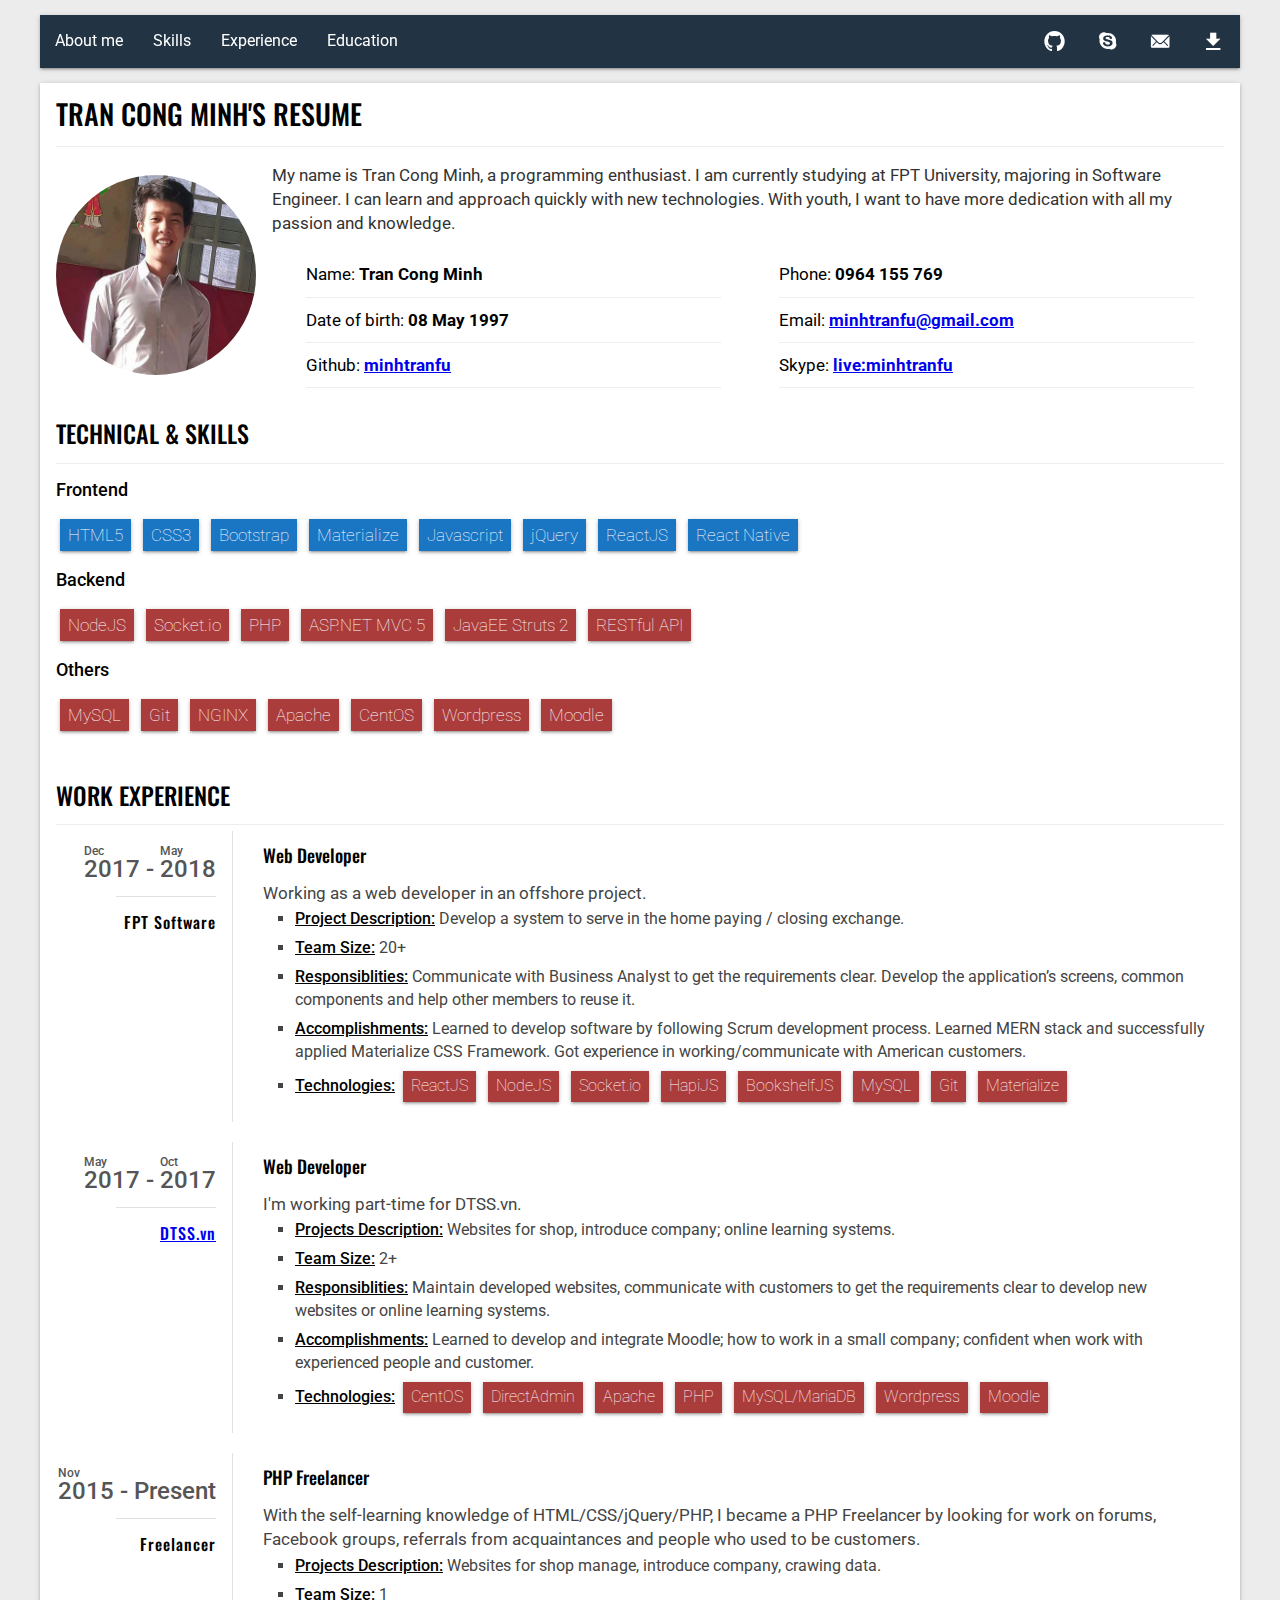
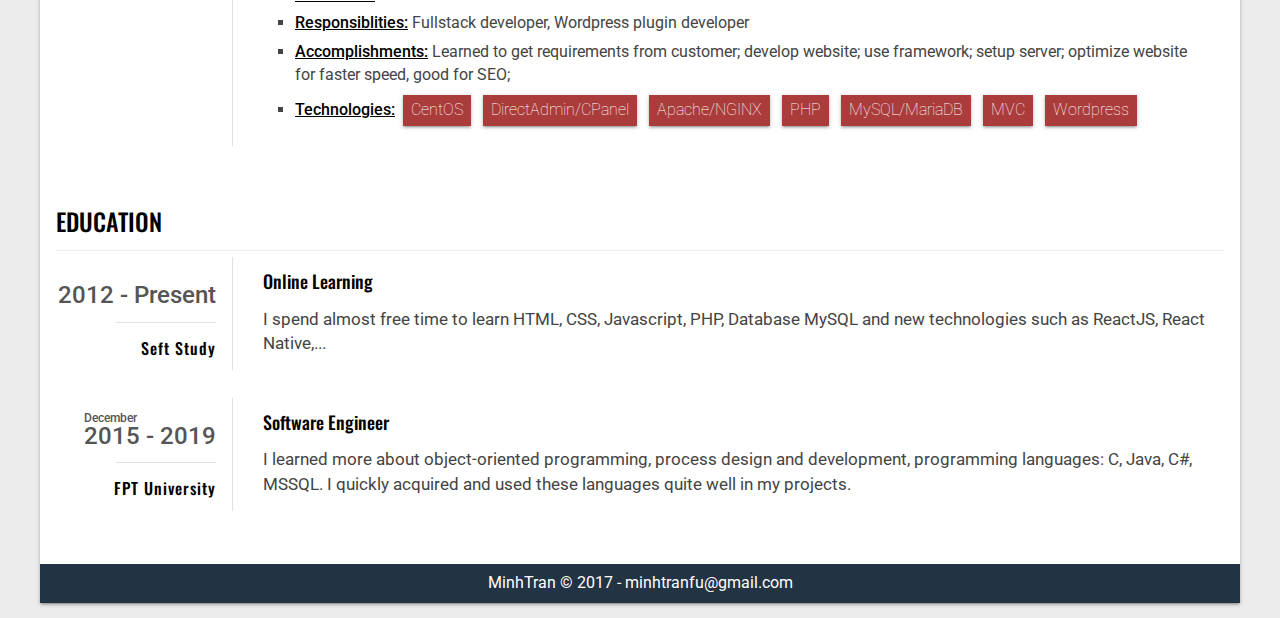
==== index.html @ 9ea3cb54 "Update skill" ====
<!doctype html>
<html lang="en" class="no-js">

<head>
    <!-- Basic Page Needs
    ================================================== -->
    <meta charset="utf-8">
    <title>Trần Công Minh Resume</title>
    <meta name="description" content="Trần Công Minh Resume">
    <meta name="keywords" content="Trần Công Minh, minhtranfu, reactjs, nodejs, react native">
    <meta name="author" content="MinhTranFU">

    <!-- Mobile Specific Metas
    ================================================== -->
    <meta name="viewport" content="width=device-width, initial-scale=1, maximum-scale=1">

    <!-- Favicons
    ================================================== -->
    <link rel="shortcut icon" href="favicon.ico">

    <!-- Google-Fonts
    ================================================== -->
    <link href='https://fonts.googleapis.com/css?family=Oswald|Roboto' rel='stylesheet' type='text/css'>

    <!-- Stylesheet
    ================================================== -->
    <link rel="stylesheet" type="text/css" href="assets/css/style.css" media="screen" />
    <link rel="stylesheet" type="text/css" href="assets/css/resposive.css" media="screen" />
    <link rel="stylesheet" type="text/css" href="assets/css/icon.css" media="screen" />
</head>


<body data-spy="scroll" data-offset="120">
    <!-- Container -->
    <div id="container" class="container">
        <nav id="float-nav" class="navbar navbar-inverse z-depth">
            <div class="container-fluid">
                <!-- Brand and toggle get grouped for better mobile display -->
                <div class="navbar-header">
                    <button type="button" class="navbar-toggle collapsed" data-toggle="collapse" data-target="#bs-example-navbar-collapse-1"
                        aria-expanded="false">
                        <span class="sr-only">Toggle navigation</span>
                        <span class="icon-bar"></span>
                        <span class="icon-bar"></span>
                        <span class="icon-bar"></span>
                    </button>
                    <a class="navbar-brand" href="#">MinhTran</a>
                </div>

                <!-- Collect the nav links, forms, and other content for toggling -->
                <div class="collapse navbar-collapse" id="bs-example-navbar-collapse-1">
                    <ul class="nav navbar-nav main-menu">
                        <li class="active">
                            <a href="#about">
                                <i class="pe-7s-id"></i> About me</a>
                        </li>
                        <li>
                            <a href="#skills">
                                <i class="pe-7s-science"></i> Skills</a>
                        </li>
                        <li>
                            <a href="#experience">
                                <i class="pe-7s-paper-plane"></i> Experience</a>
                        </li>
                        <li>
                            <a href="#education">
                                <i class="pe-7s-study"></i> Education</a>
                        </li>
                        <li class="link-icon flex-end">
                            <a href="https://github.com/minhtranfu/" title="Minh Tran on Github" target="_blank">
                                <i class="icon icon-logo-github"></i>
                            </a>
                            <a href="skype:live%3Aminhtranfu?chat" title="live:minhtranfu">
                                <i class="icon icon-logo-skype"></i>
                            </a>
                            <a href="mailto:minhtranfu@gmail.com">
                                <i class="icon icon-ios-mail"></i>
                            </a>
                            <a href="./web-developer_minhtran_cv.pdf" title="download this resume" target="_blank">
                                <i class="icon icon-md-download"></i>
                            </a>
                        </li>
                    </ul>
                </div>
                <!-- /.navbar-collapse -->
            </div>
            <!-- /.container-fluid -->
        </nav>

        <!-- content 
		================================================== -->
        <div id="content" class="z-depth">

            <!-- ====================
                 ABOUT-ME
                 ====================-->
            <section class="about section section-t wow fadeInRight animated" id="about">
                <h2 class="title">Tran Cong Minh's Resume</h3>
                    <hr/>
                    <div class="clear"></div>
                    <div class="section-2-cols">
                        <img src="assets/images/avatar.jpg" alt="Minh Tran Avatar" class="avatar">
                        <div class="content-right">
                            <p class="paragraph">My name is Tran Cong Minh, a programming enthusiast. I am currently studying at FPT University,
                                majoring in Software Engineer. I can learn and approach quickly with new technologies. With
                                youth, I want to have more dedication with all my passion and knowledge.
                            </p>
                            <ul class="list-inline">
                                <li>
                                    <span>Name:</span> Tran Cong Minh</li>
                                <li>
                                    <span>Phone:</span> 0964 155 769</li>
                                <li>
                                    <span>Date of birth:</span> 08 May 1997</li>
                                <li>
                                    <span>Email:</span>
                                    <a href="https://github.com/minhtranfu/">minhtranfu@gmail.com</a>
                                </li>
                                <li>
                                    <span>Github:</span>
                                    <a href="https://github.com/minhtranfu">minhtranfu</a>
                                </li>
                                <li>
                                    <span>Skype:</span>
                                    <a href="skype:live%3Aminhtranfu?chat">live:minhtranfu</a>
                                </li>
                            </ul>
                        </div>
                    </div>
            </section>
            <!-- End About-Us -->

            <!-- ====================
                 Skills 
                 ====================-->
            <section class="skills section section-t wow fadeInLeft animated" id="skills">
                <h3 class="title">Technical &amp; Skills</h3>
                <hr/>
                <h4>Frontend</h4>
                <div class="paragraph">
                    <span class="tag bg-info">HTML5</span>
                    <span class="tag bg-info">CSS3</span>
                    <span class="tag bg-info">Bootstrap</span>
                    <span class="tag bg-info">Materialize</span>
                    <span class="tag bg-info">Javascript</span>
                    <span class="tag bg-info">jQuery</span>
                    <span class="tag bg-info">ReactJS</span>
                    <span class="tag bg-info">React Native</span>
                </div>
                <h4>Backend</h4>
                <div class="paragraph">
                    <span class="tag">NodeJS</span>
                    <span class="tag">Socket.io</span>
                    <span class="tag">PHP</span>
                    <span class="tag">ASP.NET MVC 5</span>
                    <span class="tag">JavaEE Struts 2</span>
                    <span class="tag">RESTful API</span>
                </div>
                <h4>Others</h4>
                <div class="paragraph">
                    <span class="tag">MySQL</span>
                    <span class="tag">Git</span>
                    <span class="tag">NGINX</span>
                    <span class="tag">Apache</span>
                    <span class="tag">CentOS</span>
                    <span class="tag">Wordpress</span>
                    <span class="tag">Moodle</span>
                </div>
                <!-- End Row -->
            </section>
            <!-- End Skills -->

            <!-- ====================
                 EXPERIENCE 
                 ====================-->
            <section class="experience section section-t wow fadeInRight animated" id="experience">
                <h3 class="title">Work Experience</h3>
                <hr/>

                <!-- Experience-Item -->
                <div class="row">
                    <div class="content-left">
                        <div class="cv-section-title">
                            <h3>
                                <span>2017
                                    <small>Dec</small>
                                </span> -
                                <span>2018
                                    <small>May</small>
                                </span>
                            </h3>
                            <h4>FPT Software</h4>
                        </div>
                    </div>

                    <div class="content-right">
                        <div class="cv-item">
                            <h4>Web Developer</h4>
                            <p>Working as a web developer in an offshore project.</p>
                            <ul>
                                <li>
                                    <span>Project Description:</span>
                                    Develop a system to serve in the home paying / closing exchange.
                                </li>
                                <li>
                                    <span>Team Size:</span>
                                    20+
                                </li>
                                <li>
                                    <span>Responsiblities:</span>
                                    Communicate with Business Analyst to get the requirements clear. Develop the application’s screens, common components and help other members to reuse it.
                                </li>
                                <li>
                                    <span>Accomplishments:</span>
                                    Learned to develop software by following Scrum development process. Learned MERN stack and successfully applied Materialize
                                    CSS Framework. Got experience in working/communicate with American customers.
                                </li>
                                <li>
                                    <span>Technologies:</span>
                                    <span class="tag">ReactJS</span>
                                    <span class="tag">NodeJS</span>
                                    <span class="tag">Socket.io</span>
                                    <span class="tag">HapiJS</span>
                                    <span class="tag">BookshelfJS</span>
                                    <span class="tag">MySQL</span>
                                    <span class="tag">Git</span>
                                    <span class="tag">Materialize</span>
                                </li>
                            </ul>
                        </div>
                        <!-- end .cv-item -->
                    </div>
                </div>
                <!-- End row -->

                <!-- Experience-Item -->
                <div class="row">
                    <div class="content-left">
                        <div class="cv-section-title">
                            <h3>
                                <span>2017
                                    <small>May</small>
                                </span> -
                                <span>2017
                                    <small>Oct</small>
                                </span>
                            </h3>
                            <h4>
                                <a href="http://DTSS.vn" title="DTSS.vn">DTSS.vn</a>
                            </h4>
                        </div>
                    </div>

                    <div class="content-right">
                        <div class="cv-item">
                            <h4>Web Developer</h4>
                            <p>
                                I'm working part-time for DTSS.vn.
                            </p>
                            <ul>
                                <li>
                                    <span>Projects Description:</span>
                                    Websites for shop, introduce company; online learning systems.
                                </li>
                                <li>
                                    <span>Team Size:</span>
                                    2+
                                </li>
                                <li>
                                    <span>Responsiblities:</span>
                                    Maintain developed websites, communicate with customers to get the requirements clear to develop new websites or online learning
                                    systems.
                                </li>
                                <li>
                                    <span>Accomplishments:</span>
                                    Learned to develop and integrate Moodle; how to work in a small company; confident when work with experienced people and customer.
                                </li>
                                <li>
                                    <span>Technologies:</span>
                                    <span class="tag">CentOS</span>
                                    <span class="tag">DirectAdmin</span>
                                    <span class="tag">Apache</span>
                                    <span class="tag">PHP</span>
                                    <span class="tag">MySQL/MariaDB</span>
                                    <span class="tag">Wordpress</span>
                                    <span class="tag">Moodle</span>
                                </li>
                            </ul>
                        </div>
                        <!-- end .cv-item -->
                    </div>
                </div>
                <!-- End row -->

                <!-- Experience-Item -->
                <div class="row margin-t-40">
                    <div class="content-left">
                        <div class="cv-section-title">
                            <h3>
                                <span>2015
                                    <small>Nov</small>
                                </span> -
                                <span>Present
                                    <small></small>
                                </span>
                            </h3>
                            <h4>Freelancer</h4>
                        </div>
                    </div>
                    <div class="content-right">
                        <div class="cv-item">
                            <h4>PHP Freelancer</h4>
                            <p>
                                With the self-learning knowledge of HTML/CSS/jQuery/PHP, I became a PHP Freelancer by looking for work on forums, Facebook
                                groups, referrals from acquaintances and people who used to be customers.
                            </p>
                            <ul>
                                <li>
                                    <span>Projects Description:</span>
                                    Websites for shop manage, introduce company, crawing data.
                                </li>
                                <li>
                                    <span>Team Size:</span>
                                    1
                                </li>
                                <li>
                                    <span>Responsiblities:</span>
                                    Fullstack developer, Wordpress plugin developer
                                </li>
                                <li>
                                    <span>Accomplishments:</span>
                                    Learned to get requirements from customer; develop website; use framework; setup server; optimize website for faster speed, good for SEO;
                                </li>
                                <li>
                                    <span>Technologies:</span>
                                    <span class="tag">CentOS</span>
                                    <span class="tag">DirectAdmin/CPanel</span>
                                    <span class="tag">Apache/NGINX</span>
                                    <span class="tag">PHP</span>
                                    <span class="tag">MySQL/MariaDB</span>
                                    <span class="tag">MVC</span>
                                    <span class="tag">Wordpress</span>
                                </li>
                            </ul>
                        </div>
                        <!-- end .cv-item -->
                    </div>
                </div>
                <!-- end Row -->
            </section>
            <!-- End Experience -->

            <!-- ====================
                 EDUCATION 
                 ====================-->
            <section class="experience education section section-t wow fadeInLeft animated" id="education">
                <h3 class="title">Education</h3>
                <hr/>
                <!-- Education-Item -->
                <div class="row margin-t-40">
                    <div class="content-left">
                        <div class="cv-section-title">
                            <h3>
                                <span>2012
                                    <small></small>
                                </span> -
                                <span>Present
                                    <small></small>
                                </span>
                            </h3>
                            <h4>Seft Study</h4>
                        </div>
                    </div>
                    <div class="content-right">
                        <div class="cv-item">
                            <h4>Online Learning</h4>
                            <p>
                                I spend almost free time to learn HTML, CSS, Javascript, PHP, Database MySQL and new technologies such as ReactJS, React Native,...
                            </p>
                        </div>
                        <!-- end .cv-item -->
                    </div>
                </div>
                <!-- End Row -->

                <!-- Education-Item -->
                <div class="row">
                    <div class="content-left">
                        <div class="cv-section-title">
                            <h3>
                                <span>2015
                                    <small>December</small>
                                </span> -
                                <span>2019
                                    <small></small>
                                </span>
                            </h3>
                            <h4>FPT University</h4>
                        </div>
                    </div>
                    <div class="content-right">
                        <div class="cv-item">
                            <h4>Software Engineer</h4>
                            <p>
                                I learned more about object-oriented programming, process design and development, programming languages: C, Java, C#, MSSQL.
                                I quickly acquired and used these languages quite well in my projects.
                            </p>
                        </div>
                        <!-- end .cv-item -->
                    </div>
                </div>
                <!-- End Row -->

            </section>
            <!-- End Education -->

            <!-- ====================
                 FOOTER
                 ====================-->
            <footer class="footer">
                <p class="copyright">MinhTran &copy; 2017 - minhtranfu@gmail.com</p>
            </footer>
            <!-- End Footer -->


        </div>
        <!-- End content -->
    </div>
    <!-- End Container -->

    <!-- Scroll top -->
    <a href="#" class="back-to-top">
        <i class="pe-7s-angle-up"></i>
    </a>

    <!-- end Style switcher -->
    <!-- Javascript -->

</body>

</html>
---- assets/css/style.css ----
html, body, div, span, object, iframe,
h1, h2, h3, h4, h5, h6, p, blockquote, pre,
abbr, address, cite, code,
del, dfn, em, img, ins, kbd, q, samp,
small, strong, sub, sup, var,
b, i,
dl, dt, dd, ol, ul, li,
fieldset, form, label, legend,
table, caption, tbody, tfoot, thead, tr, th, td,
article, aside, canvas, details, figcaption, figure, 
footer, header, hgroup, menu, nav, section, summary,
time, mark, audio, video {
    margin:0;
    padding:0;
    border:0;
    outline:0;
    font-size:100%;
    vertical-align:baseline;
    background:transparent;
}

body {
    line-height: 1.42857143;
    background: #ececec;
    font-family: 'Roboto', sans-serif;
}

article,aside,details,figcaption,figure,
footer,header,hgroup,menu,nav,section { 
	display:block;
}

nav ul {
    list-style:none;
}

h1, h2, h3, h4, h5, h6 {
    font-family: inherit;
    font-weight: 500;
    line-height: 1.1;
    color: inherit;
}
h2 {
    font-size: 28px;
}
h3 {
    font-size: 24px;
}
h4 {
    font-size: 18px;
}
blockquote, q {
    quotes:none;
}

blockquote:before, blockquote:after,
q:before, q:after {
    content:'';
    content:none;
}

a {
    margin:0;
    padding:0;
    font-size:100%;
    vertical-align:baseline;
    background:transparent;
}

/* change colours to suit your needs */
ins {
    background-color:#ff9;
    color:#000;
    text-decoration:none;
}

/* change colours to suit your needs */
mark {
    background-color:#ff9;
    color:#000; 
    font-style:italic;
    font-weight:bold;
}

del {
    text-decoration: line-through;
}

abbr[title], dfn[title] {
    border-bottom:1px dotted;
    cursor:help;
}

table {
    border-collapse:collapse;
    border-spacing:0;
}

/* change border colour to suit your needs */
hr {
    margin: 1em 0;
    border: 0;
    border-top: 1px solid #eee;
}

input, select {
    vertical-align:middle;
}

/* NAVBAR */
.collapse.navbar-collapse {
    display: none;
}

.navbar-nav .link-icon a {
    padding: 10px 15px;
}

.navbar-nav .link-icon .icon {
    font-size: 23px;
}

.flex-end {
    flex: 1;
    justify-content: flex-end;
}

.navbar {
    background: #234;
    position: sticky;
    top: 0;
    z-index: 999;
}

ul.navbar-nav {
    list-style: none;
    display: flex;
    flex-direction: row;
}

ul.navbar-nav li {
    display: flex;
}

.navbar-header {
    display: none;
}

ul.navbar-nav li a {
    padding: 15px;
    color: #fff;
    text-decoration: none;
}

ul.navbar-nav li a:hover {
    background: #e44242;
}

/* Main */
.container {
    max-width: 100%;
    margin: auto;
}
#content {
    background: #fff;
    margin-top: 15px;
}
.section {
    padding: 1em;
}
.paragraph {
    margin: 1em 0;
    font-size: 17px;
    color: #333;
}

.title {
    font-family: 'Oswald', sans-serif;
    text-transform: uppercase;
}

#content ul {
    margin-left:  2em;
}

.section-2-cols {
    display: flex;
    flex-direction: column;
}
.content-right {
    padding: 0 1em;
}

.content-right .paragraph {
    margin-top: 0;
}

.avatar {
    height: 200px;
    width: auto;
    max-width: 100%;
    border-radius: 100%;
    margin: auto;
}

.list-inline li {
    list-style: none;
    border-bottom:  1px solid #eee;
    padding: 10px 0;
    display: inline-block;
    width: 46%;
    margin-right: 6%;
    font-weight: bold;
}
.list-inline li span {
    font-weight: normal;
}
ul li:nth-child(2n) {
    margin-right: 0%;
}

/* CV item */
.row {
    display: flex;
    margin-bottom: 30px;
}
.cv-item p, .paragraph, .list-inline {
    font-size: 17px;
}
.cv-item p {
    color: #444;
}

.cv-section-title {
    padding: 15px 0;
    font-size: 12px;
    text-align: right;
    display: inline-block;
}
.cv-section-title h3 {
    position: relative;
    padding-bottom: 14px;
    font-family: 'Roboto', sans-serif;
    color: #555;
    min-width: 160px;
}
.cv-section-title h3 span small {
    position: absolute;
    top: -10px;
    left: 0;
    font-size: 12px;
}
.cv-section-title h3 span {
    position: relative;
}
.cv-section-title h3:after {
    position: absolute;
    bottom: 0;
    right: 0;
    width: 100px;
    border-bottom: 1px solid #e1e1e1;
    content: "";
}
.cv-section-title h4 {
    letter-spacing: 1px;
    font-size: 16px;
    padding-top: 10px;
    line-height: 30px;
    font-family: 'Oswald', sans-serif;
}
.cv-item {
    padding: 15px 0 15px 30px;
    border-left: 1px solid #e1e1e1;
    margin-top: -10px;
}
.cv-item h4 {
    font-family: 'Oswald', sans-serif;
    padding-bottom: 15px;
}
.cv-item ul li {
    padding: 3px 0;
    list-style-type: square;
    color: #444;
}
.cv-item ul li span:first-child {
    text-decoration: underline;
    font-weight: 500;
    color: #000;
}

span.tag {
    padding: 4px 8px;
    margin: 2px 4px;
    background: #ab3c3c;
    color: #fff;
    display: inline-block;
    font-weight: lighter;
}

.z-depth,
span.tag {
    box-shadow: 0 2px 2px 0 rgba(0,0,0,0.14), 0 3px 1px -2px rgba(0,0,0,0.12), 0 1px 5px 0 rgba(0,0,0,0.2);
}

.z-depth:hover,
span.tag:hover {
    box-shadow: 0 3px 3px 0 rgba(0,0,0,0.14), 0 1px 7px 0 rgba(0,0,0,0.12), 0 3px 1px -1px rgba(0,0,0,0.2);
}

.bg-info {
    background: #1a75c3 !important;
}

.footer {
    background: #234;
    color: #fff;
    text-align: center;
    padding: 8px;
}
---- assets/css/resposive.css ----
@media only screen and (max-width: 767px) {
    #content {
        margin-top: 0;
    }
    #content ul.list-inline {
        margin-left: 0;
    }
    .list-inline li {
        width: 100%;
    }
    .row {
        flex-direction: column;
    }
    .cv-section-title h3,
    .cv-section-title h4 {
        text-align: left;
    }
    .cv-section-title h3:after {
        right: unset;
        left: 0;
    }
}

@media only screen and (min-width: 768px) {
    .section-2-cols {
        flex-direction: row;
    }
} 

/* Large devices (laptops/desktops, 992px and up) */
@media only screen and (min-width: 992px) {
    .collapse.navbar-collapse {
        display: block;
    }
}

/* Extra large devices (large laptops and desktops, 1200px and up) */
@media only screen and (min-width: 1200px) {
    .container {
        max-width: 1200px;
        padding: 15px;
    }
}
---- assets/css/icon.css ----
@font-face {
  font-family: 'icomoon';
  src:  url('../fonts/icomoon.eot?84o0p8');
  src:  url('../fonts/icomoon.eot?84o0p8#iefix') format('embedded-opentype'),
    url('../fonts/icomoon.ttf?84o0p8') format('truetype'),
    url('../fonts/icomoon.woff?84o0p8') format('woff'),
    url('../fonts/icomoon.svg?84o0p8#icomoon') format('svg');
  font-weight: normal;
  font-style: normal;
}

[class^="icon-"], [class*=" icon-"] {
  /* use !important to prevent issues with browser extensions that change fonts */
  font-family: 'icomoon' !important;
  font-style: normal;
  font-weight: normal;
  font-variant: normal;
  text-transform: none;

  /* Better Font Rendering =========== */
  -webkit-font-smoothing: antialiased;
  -moz-osx-font-smoothing: grayscale;
}

.icon-menu:before {
  content: "\e906";
}
.icon-logo-facebook:before {
  content: "\e900";
}
.icon-logo-github:before {
  content: "\e901";
}
.icon-logo-linkedin:before {
  content: "\e902";
}
.icon-logo-skype:before {
  content: "\e903";
}
.icon-md-download:before {
  content: "\e904";
}
.icon-ios-mail:before {
  content: "\e905";
}
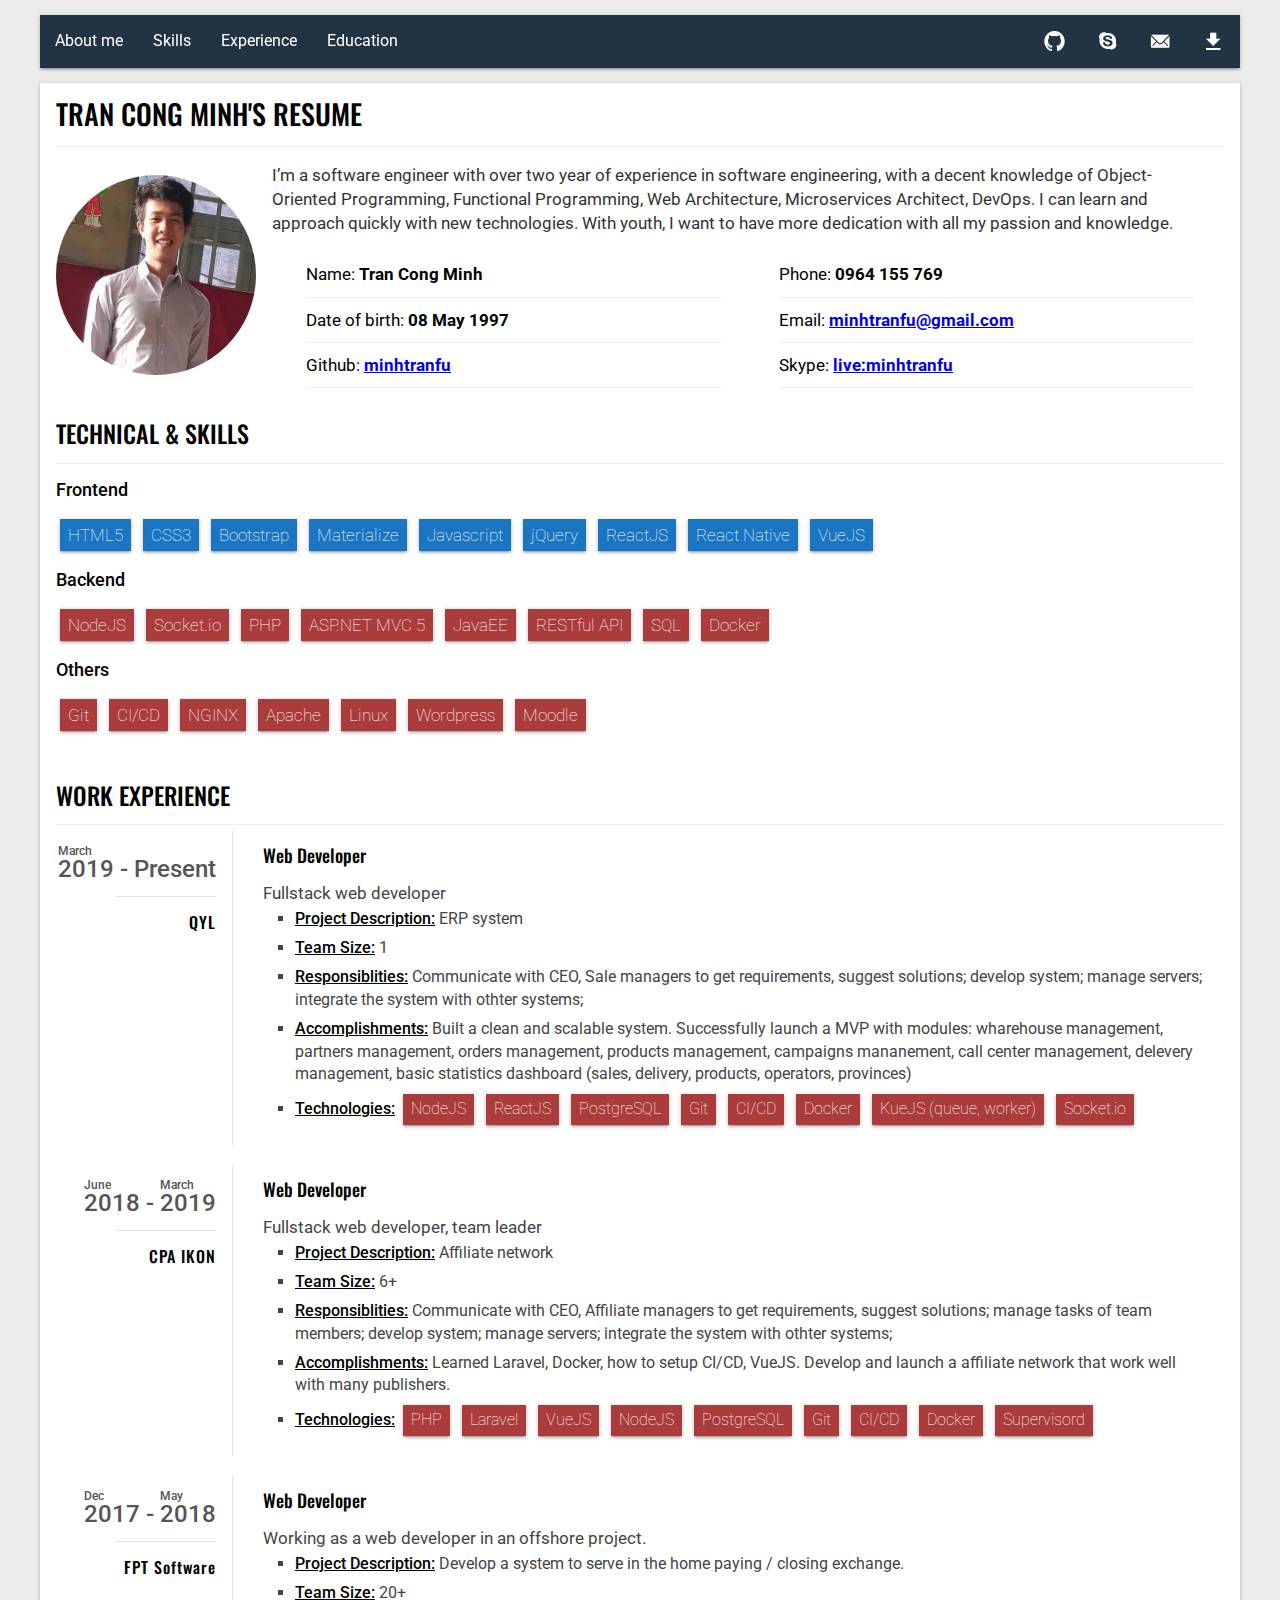
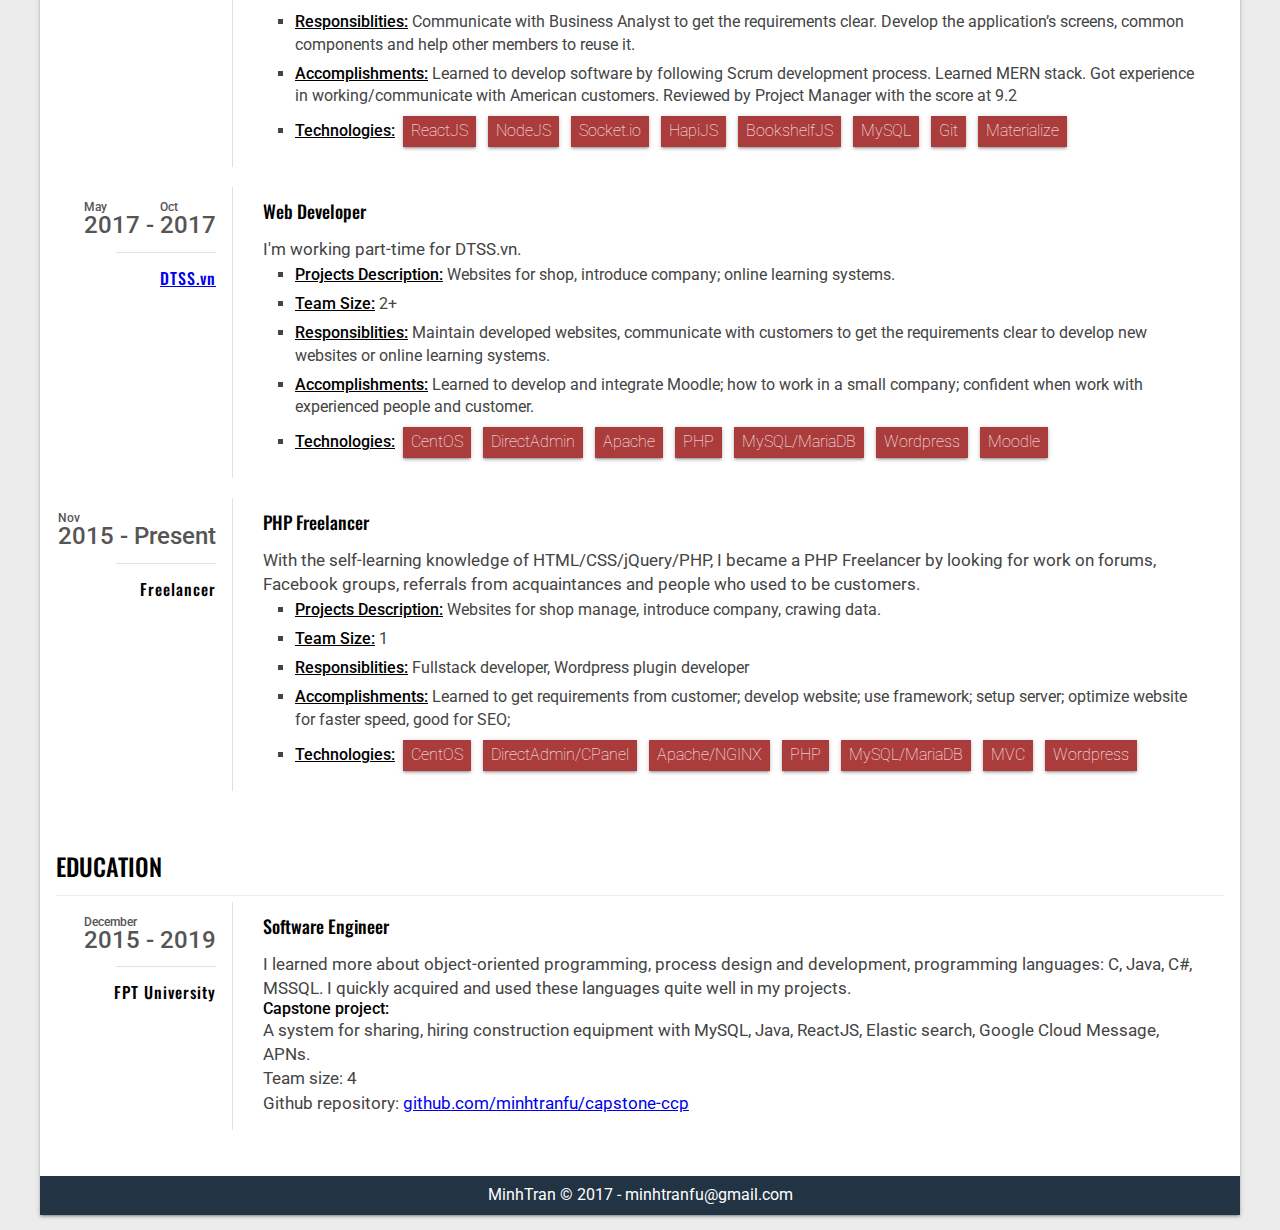
==== commit 16325be3: "Update new detail" ====
--- a/index.html
+++ b/index.html
@@ -101,8 +101,7 @@
                     <div class="section-2-cols">
                         <img src="assets/images/avatar.jpg" alt="Minh Tran Avatar" class="avatar">
                         <div class="content-right">
-                            <p class="paragraph">My name is Tran Cong Minh, a programming enthusiast. I am currently studying at FPT University,
-                                majoring in Software Engineer. I can learn and approach quickly with new technologies. With
+                            <p class="paragraph">I’m a software engineer with over two year of experience in software engineering, with a decent knowledge of Object-Oriented Programming, Functional Programming, Web Architecture, Microservices Architect, DevOps. I can learn and approach quickly with new technologies. With
                                 youth, I want to have more dedication with all my passion and knowledge.
                             </p>
                             <ul class="list-inline">
@@ -146,6 +145,7 @@
                     <span class="tag bg-info">jQuery</span>
                     <span class="tag bg-info">ReactJS</span>
                     <span class="tag bg-info">React Native</span>
+                    <span class="tag bg-info">VueJS</span>
                 </div>
                 <h4>Backend</h4>
                 <div class="paragraph">
@@ -153,16 +153,18 @@
                     <span class="tag">Socket.io</span>
                     <span class="tag">PHP</span>
                     <span class="tag">ASP.NET MVC 5</span>
-                    <span class="tag">JavaEE Struts 2</span>
+                    <span class="tag">JavaEE</span>
                     <span class="tag">RESTful API</span>
+                    <span class="tag">SQL</span>
+                    <span class="tag">Docker</span>
                 </div>
                 <h4>Others</h4>
                 <div class="paragraph">
-                    <span class="tag">MySQL</span>
                     <span class="tag">Git</span>
+                    <span class="tag">CI/CD</span>
                     <span class="tag">NGINX</span>
                     <span class="tag">Apache</span>
-                    <span class="tag">CentOS</span>
+                    <span class="tag">Linux</span>
                     <span class="tag">Wordpress</span>
                     <span class="tag">Moodle</span>
                 </div>
@@ -176,6 +178,116 @@
             <section class="experience section section-t wow fadeInRight animated" id="experience">
                 <h3 class="title">Work Experience</h3>
                 <hr/>
+
+                <!-- Experience-Item -->
+                <div class="row">
+                    <div class="content-left">
+                        <div class="cv-section-title">
+                            <h3>
+                                <span>2019
+                                    <small>March</small>
+                                </span> -
+                                <span>Present
+                                </span>
+                            </h3>
+                            <h4>QYL</h4>
+                        </div>
+                    </div>
+
+                    <div class="content-right">
+                        <div class="cv-item">
+                            <h4>Web Developer</h4>
+                            <p>Fullstack web developer</p>
+                            <ul>
+                                <li>
+                                    <span>Project Description:</span>
+                                    ERP system
+                                </li>
+                                <li>
+                                    <span>Team Size:</span>
+                                    1
+                                </li>
+                                <li>
+                                    <span>Responsiblities:</span>
+                                    Communicate with CEO, Sale managers to get requirements, suggest solutions; develop system; manage servers; integrate the system with othter systems;
+                                </li>
+                                <li>
+                                    <span>Accomplishments:</span>
+                                    Built a clean and scalable system. Successfully launch a MVP with modules: wharehouse management, partners management, orders management, products management, campaigns mananement, call center management, delevery management, basic statistics dashboard (sales, delivery, products, operators, provinces)
+                                </li>
+                                <li>
+                                    <span>Technologies:</span>
+                                    <span class="tag">NodeJS</span>
+                                    <span class="tag">ReactJS</span>
+                                    <span class="tag">PostgreSQL</span>
+                                    <span class="tag">Git</span>
+                                    <span class="tag">CI/CD</span>
+                                    <span class="tag">Docker</span>
+                                    <span class="tag">KueJS (queue, worker)</span>
+                                    <span class="tag">Socket.io</span>
+                                </li>
+                            </ul>
+                        </div>
+                        <!-- end .cv-item -->
+                    </div>
+                </div>
+                <!-- End row -->
+
+                <!-- Experience-Item -->
+                <div class="row">
+                    <div class="content-left">
+                        <div class="cv-section-title">
+                            <h3>
+                                <span>2018
+                                    <small>June</small>
+                                </span> -
+                                <span>2019
+                                    <small>March</small>
+                                </span>
+                            </h3>
+                            <h4>CPA IKON</h4>
+                        </div>
+                    </div>
+
+                    <div class="content-right">
+                        <div class="cv-item">
+                            <h4>Web Developer</h4>
+                            <p>Fullstack web developer, team leader</p>
+                            <ul>
+                                <li>
+                                    <span>Project Description:</span>
+                                    Affiliate network
+                                </li>
+                                <li>
+                                    <span>Team Size:</span>
+                                    6+
+                                </li>
+                                <li>
+                                    <span>Responsiblities:</span>
+                                    Communicate with CEO, Affiliate managers to get requirements, suggest solutions; manage tasks of team members; develop system; manage servers; integrate the system with othter systems;
+                                </li>
+                                <li>
+                                    <span>Accomplishments:</span>
+                                    Learned Laravel, Docker, how to setup CI/CD, VueJS. Develop and launch a affiliate network that work well with many publishers.
+                                </li>
+                                <li>
+                                    <span>Technologies:</span>
+                                    <span class="tag">PHP</span>
+                                    <span class="tag">Laravel</span>
+                                    <span class="tag">VueJS</span>
+                                    <span class="tag">NodeJS</span>
+                                    <span class="tag">PostgreSQL</span>
+                                    <span class="tag">Git</span>
+                                    <span class="tag">CI/CD</span>
+                                    <span class="tag">Docker</span>
+                                    <span class="tag">Supervisord</span>
+                                </li>
+                            </ul>
+                        </div>
+                        <!-- end .cv-item -->
+                    </div>
+                </div>
+                <!-- End row -->
 
                 <!-- Experience-Item -->
                 <div class="row">
@@ -212,8 +324,7 @@
                                 </li>
                                 <li>
                                     <span>Accomplishments:</span>
-                                    Learned to develop software by following Scrum development process. Learned MERN stack and successfully applied Materialize
-                                    CSS Framework. Got experience in working/communicate with American customers.
+                                    Learned to develop software by following Scrum development process. Learned MERN stack. Got experience in working/communicate with American customers. Reviewed by Project Manager with the score at 9.2
                                 </li>
                                 <li>
                                     <span>Technologies:</span>
@@ -356,32 +467,6 @@
             <section class="experience education section section-t wow fadeInLeft animated" id="education">
                 <h3 class="title">Education</h3>
                 <hr/>
-                <!-- Education-Item -->
-                <div class="row margin-t-40">
-                    <div class="content-left">
-                        <div class="cv-section-title">
-                            <h3>
-                                <span>2012
-                                    <small></small>
-                                </span> -
-                                <span>Present
-                                    <small></small>
-                                </span>
-                            </h3>
-                            <h4>Seft Study</h4>
-                        </div>
-                    </div>
-                    <div class="content-right">
-                        <div class="cv-item">
-                            <h4>Online Learning</h4>
-                            <p>
-                                I spend almost free time to learn HTML, CSS, Javascript, PHP, Database MySQL and new technologies such as ReactJS, React Native,...
-                            </p>
-                        </div>
-                        <!-- end .cv-item -->
-                    </div>
-                </div>
-                <!-- End Row -->
 
                 <!-- Education-Item -->
                 <div class="row">
@@ -405,6 +490,12 @@
                                 I learned more about object-oriented programming, process design and development, programming languages: C, Java, C#, MSSQL.
                                 I quickly acquired and used these languages quite well in my projects.
                             </p>
+                            <h5>Capstone project:</h5>
+                            <p>
+                                A system for sharing, hiring construction equipment with MySQL, Java, ReactJS, Elastic search, Google Cloud Message, APNs.
+                            </p>
+                            <p>Team size: 4</p>
+                            <p>Github repository: <a target="_blank" href="https://github.com/minhtranfu/capstone-ccp/tree/master/client-web">github.com/minhtranfu/capstone-ccp</a></p>
                         </div>
                         <!-- end .cv-item -->
                     </div>
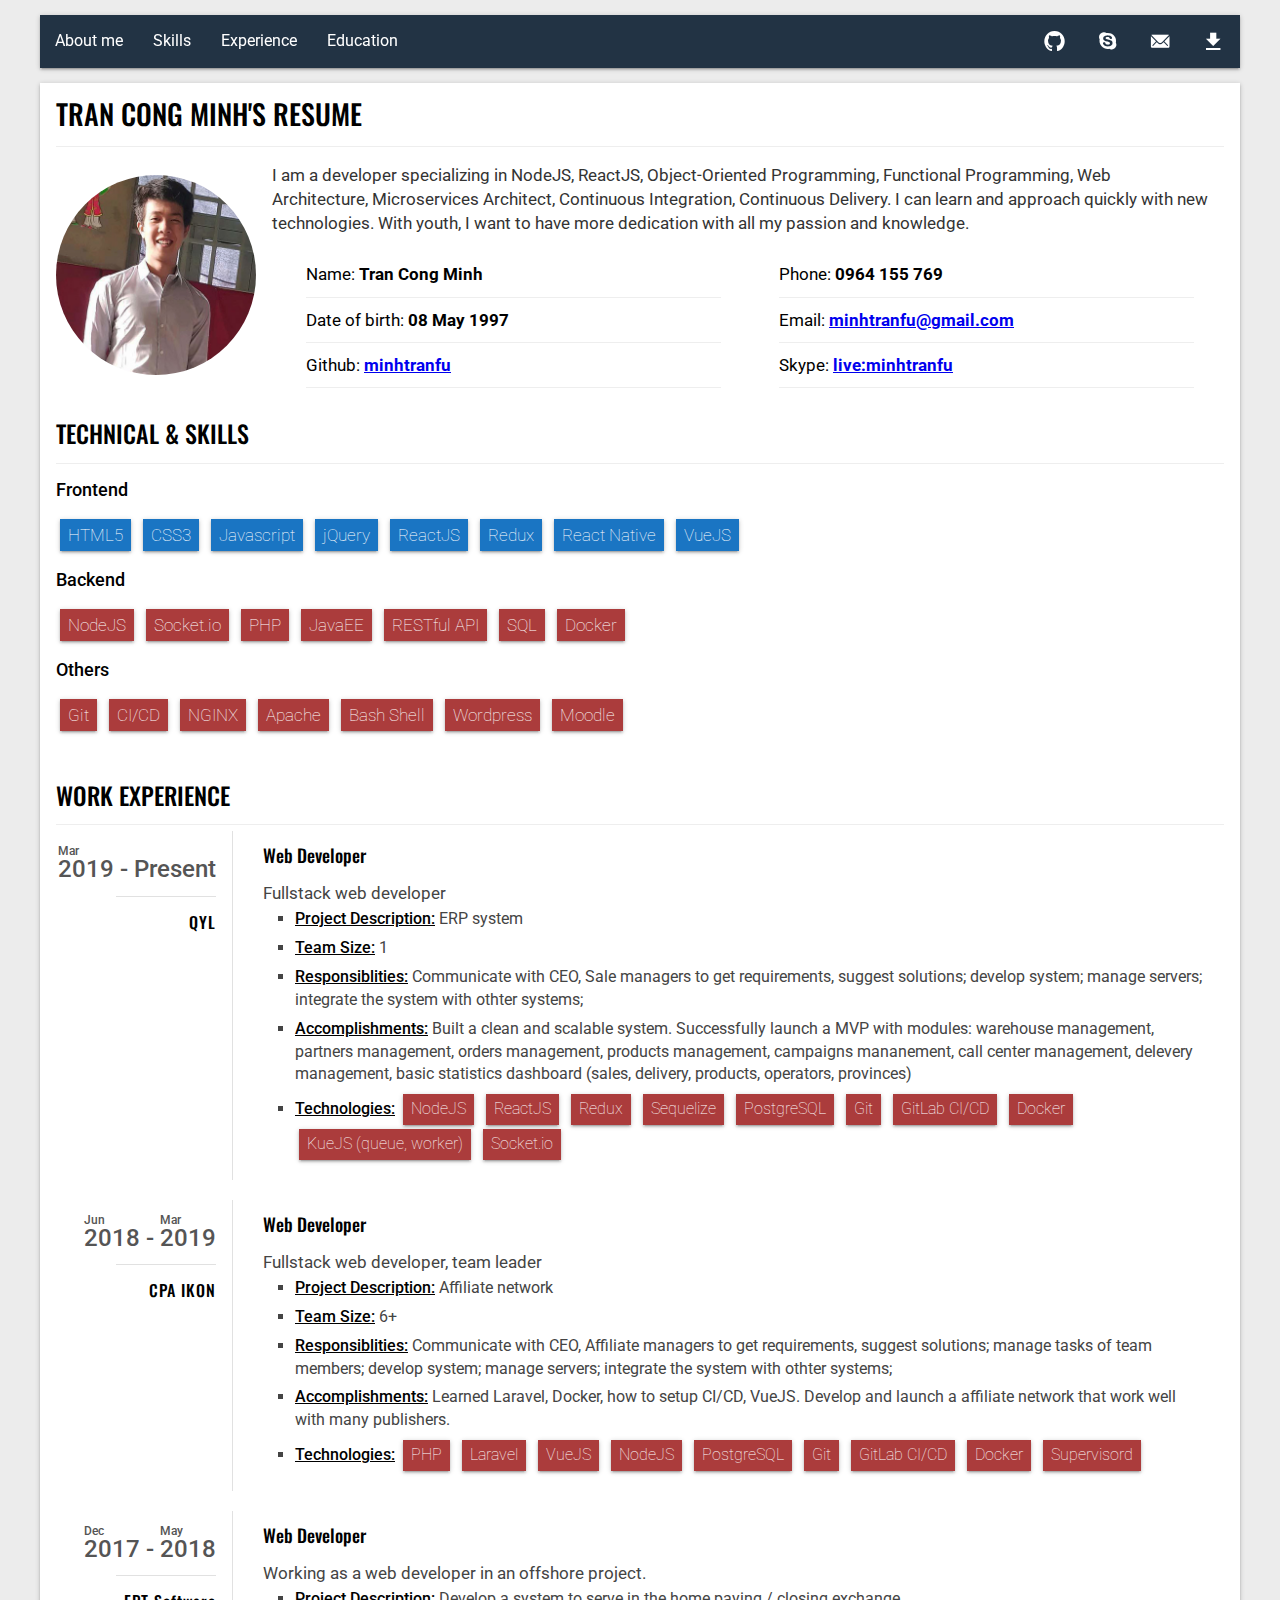
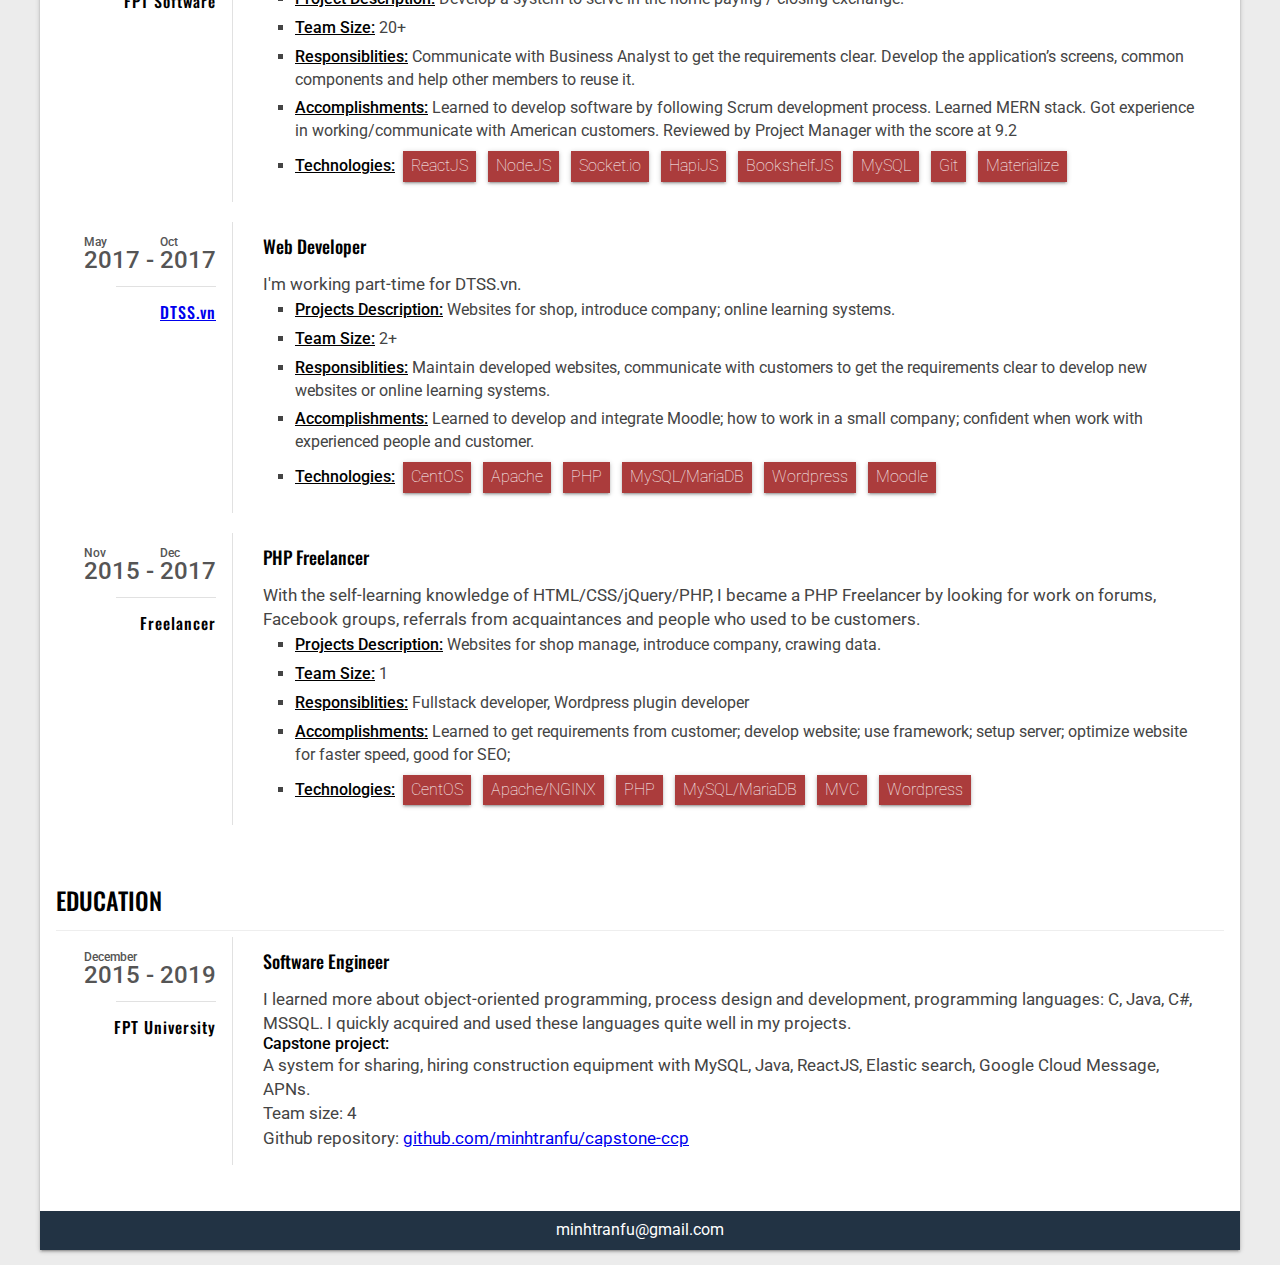
==== commit 6d980ca2: "Update, fix incorrect word pharse" ====
--- a/index.html
+++ b/index.html
@@ -101,8 +101,7 @@
                     <div class="section-2-cols">
                         <img src="assets/images/avatar.jpg" alt="Minh Tran Avatar" class="avatar">
                         <div class="content-right">
-                            <p class="paragraph">I’m a software engineer with over two year of experience in software engineering, with a decent knowledge of Object-Oriented Programming, Functional Programming, Web Architecture, Microservices Architect, DevOps. I can learn and approach quickly with new technologies. With
-                                youth, I want to have more dedication with all my passion and knowledge.
+                            <p class="paragraph">I am a developer specializing in NodeJS, ReactJS, Object-Oriented Programming, Functional Programming, Web Architecture, Microservices Architect, Continuous Integration, Continuous Delivery. I can learn and approach quickly with new technologies. With youth, I want to have more dedication with all my passion and knowledge.
                             </p>
                             <ul class="list-inline">
                                 <li>
@@ -139,11 +138,10 @@
                 <div class="paragraph">
                     <span class="tag bg-info">HTML5</span>
                     <span class="tag bg-info">CSS3</span>
-                    <span class="tag bg-info">Bootstrap</span>
-                    <span class="tag bg-info">Materialize</span>
                     <span class="tag bg-info">Javascript</span>
                     <span class="tag bg-info">jQuery</span>
                     <span class="tag bg-info">ReactJS</span>
+                    <span class="tag bg-info">Redux</span>
                     <span class="tag bg-info">React Native</span>
                     <span class="tag bg-info">VueJS</span>
                 </div>
@@ -152,7 +150,6 @@
                     <span class="tag">NodeJS</span>
                     <span class="tag">Socket.io</span>
                     <span class="tag">PHP</span>
-                    <span class="tag">ASP.NET MVC 5</span>
                     <span class="tag">JavaEE</span>
                     <span class="tag">RESTful API</span>
                     <span class="tag">SQL</span>
@@ -164,7 +161,7 @@
                     <span class="tag">CI/CD</span>
                     <span class="tag">NGINX</span>
                     <span class="tag">Apache</span>
-                    <span class="tag">Linux</span>
+                    <span class="tag">Bash Shell</span>
                     <span class="tag">Wordpress</span>
                     <span class="tag">Moodle</span>
                 </div>
@@ -185,7 +182,7 @@
                         <div class="cv-section-title">
                             <h3>
                                 <span>2019
-                                    <small>March</small>
+                                    <small>Mar</small>
                                 </span> -
                                 <span>Present
                                 </span>
@@ -213,15 +210,17 @@
                                 </li>
                                 <li>
                                     <span>Accomplishments:</span>
-                                    Built a clean and scalable system. Successfully launch a MVP with modules: wharehouse management, partners management, orders management, products management, campaigns mananement, call center management, delevery management, basic statistics dashboard (sales, delivery, products, operators, provinces)
+                                    Built a clean and scalable system. Successfully launch a MVP with modules: warehouse management, partners management, orders management, products management, campaigns mananement, call center management, delevery management, basic statistics dashboard (sales, delivery, products, operators, provinces)
                                 </li>
                                 <li>
                                     <span>Technologies:</span>
                                     <span class="tag">NodeJS</span>
                                     <span class="tag">ReactJS</span>
+                                    <span class="tag">Redux</span>
+                                    <span class="tag">Sequelize</span>
                                     <span class="tag">PostgreSQL</span>
                                     <span class="tag">Git</span>
-                                    <span class="tag">CI/CD</span>
+                                    <span class="tag">GitLab CI/CD</span>
                                     <span class="tag">Docker</span>
                                     <span class="tag">KueJS (queue, worker)</span>
                                     <span class="tag">Socket.io</span>
@@ -239,10 +238,10 @@
                         <div class="cv-section-title">
                             <h3>
                                 <span>2018
-                                    <small>June</small>
+                                    <small>Jun</small>
                                 </span> -
                                 <span>2019
-                                    <small>March</small>
+                                    <small>Mar</small>
                                 </span>
                             </h3>
                             <h4>CPA IKON</h4>
@@ -278,7 +277,7 @@
                                     <span class="tag">NodeJS</span>
                                     <span class="tag">PostgreSQL</span>
                                     <span class="tag">Git</span>
-                                    <span class="tag">CI/CD</span>
+                                    <span class="tag">GitLab CI/CD</span>
                                     <span class="tag">Docker</span>
                                     <span class="tag">Supervisord</span>
                                 </li>
@@ -389,7 +388,6 @@
                                 <li>
                                     <span>Technologies:</span>
                                     <span class="tag">CentOS</span>
-                                    <span class="tag">DirectAdmin</span>
                                     <span class="tag">Apache</span>
                                     <span class="tag">PHP</span>
                                     <span class="tag">MySQL/MariaDB</span>
@@ -411,8 +409,8 @@
                                 <span>2015
                                     <small>Nov</small>
                                 </span> -
-                                <span>Present
-                                    <small></small>
+                                <span>2017
+                                    <small>Dec</small>
                                 </span>
                             </h3>
                             <h4>Freelancer</h4>
@@ -445,7 +443,6 @@
                                 <li>
                                     <span>Technologies:</span>
                                     <span class="tag">CentOS</span>
-                                    <span class="tag">DirectAdmin/CPanel</span>
                                     <span class="tag">Apache/NGINX</span>
                                     <span class="tag">PHP</span>
                                     <span class="tag">MySQL/MariaDB</span>
@@ -509,7 +506,7 @@
                  FOOTER
                  ====================-->
             <footer class="footer">
-                <p class="copyright">MinhTran &copy; 2017 - minhtranfu@gmail.com</p>
+                <p class="copyright">minhtranfu@gmail.com</p>
             </footer>
             <!-- End Footer -->
 
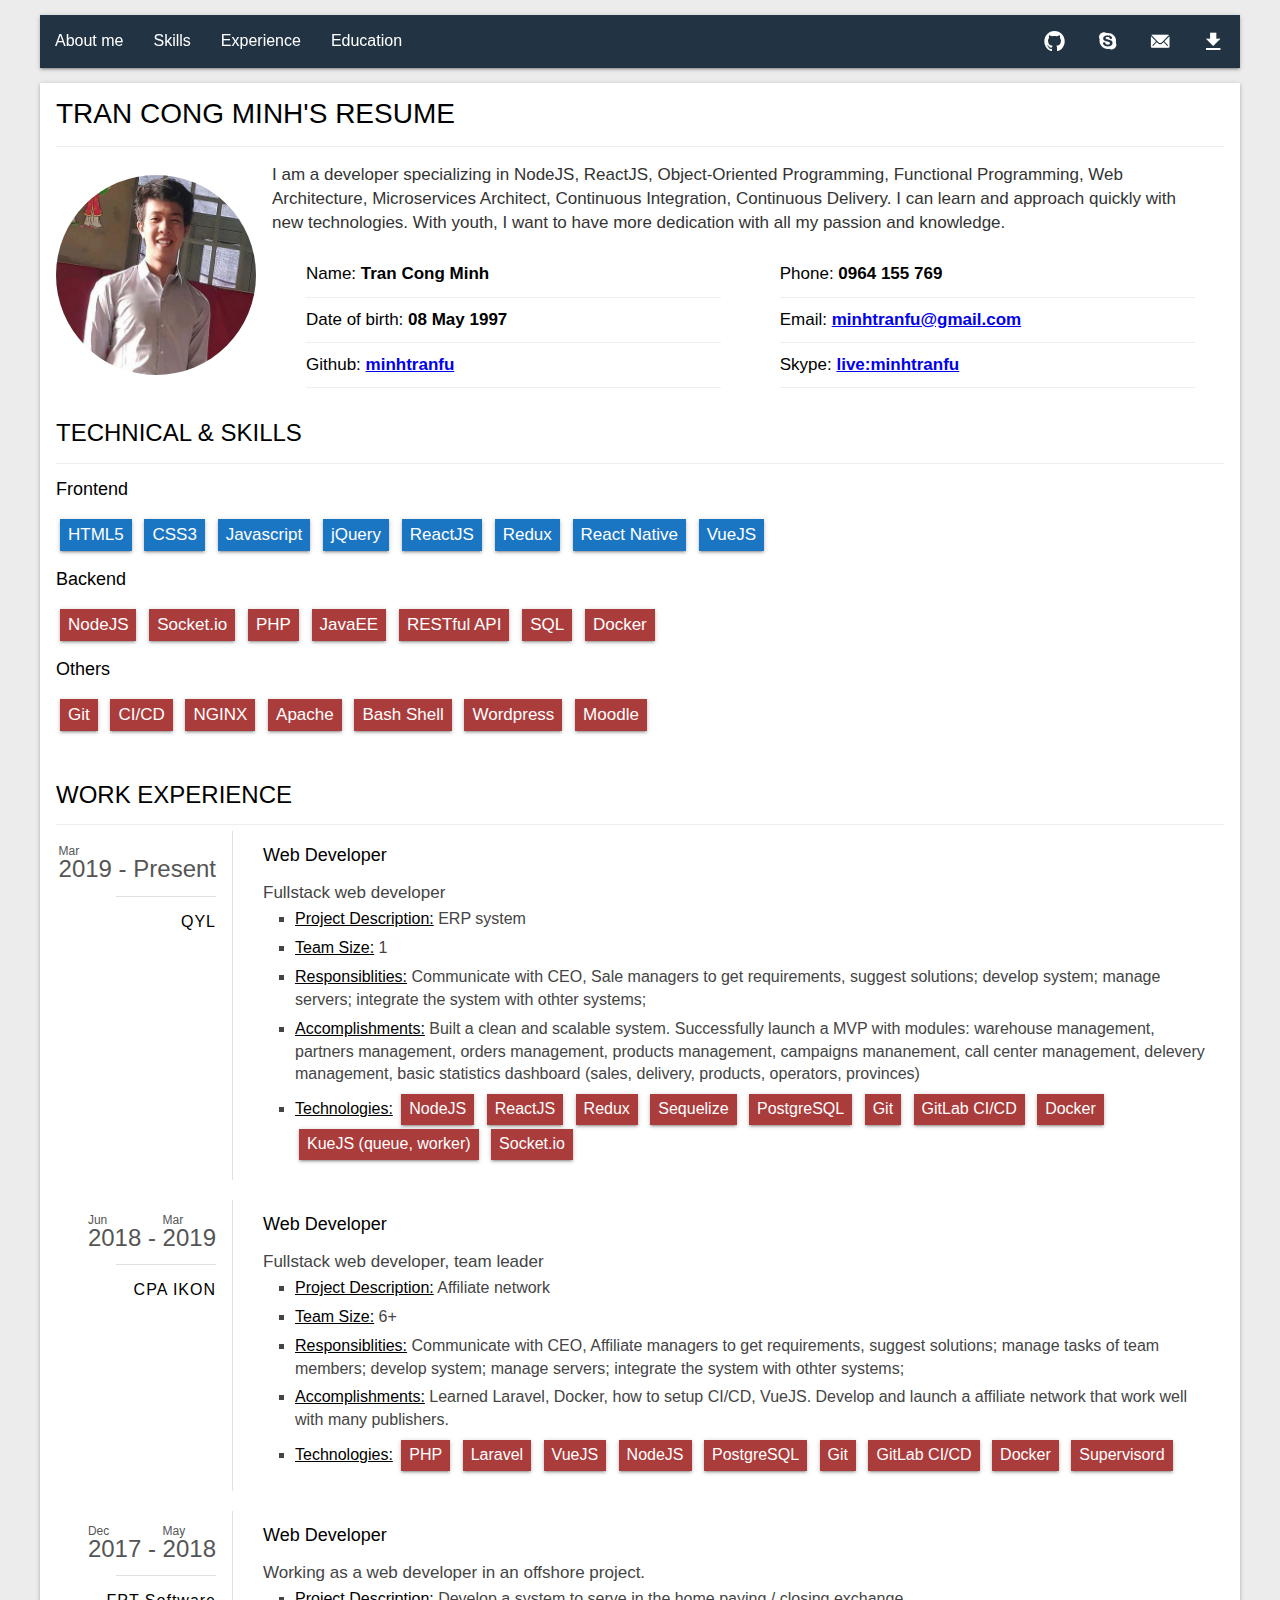
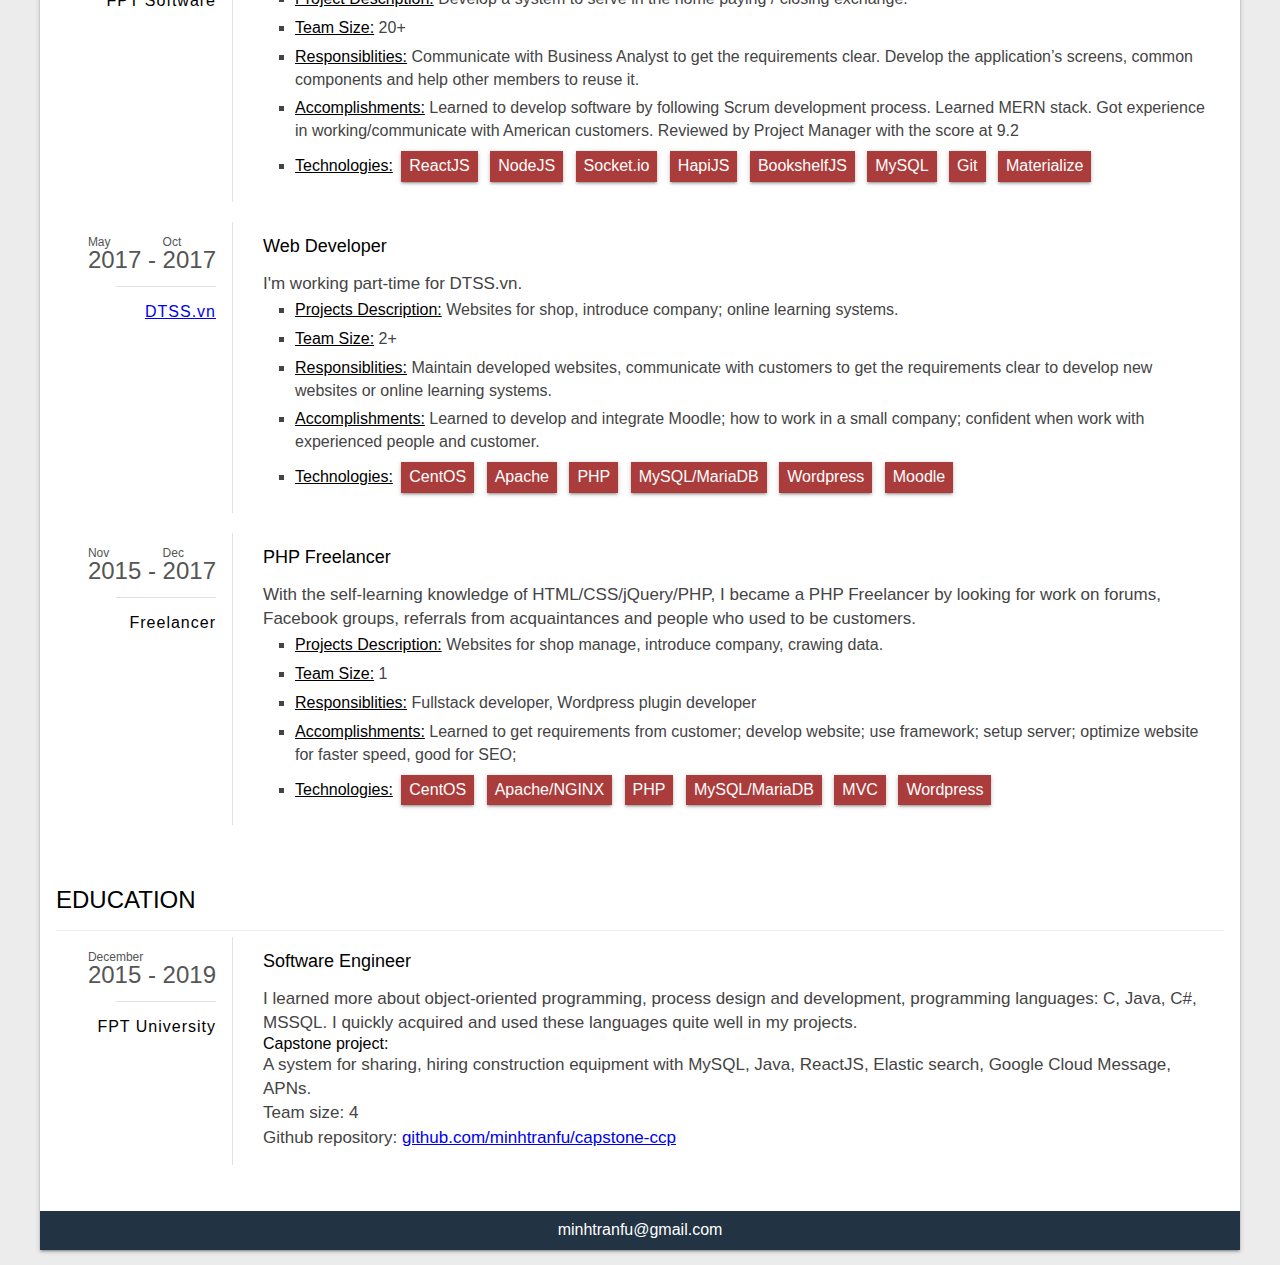
==== commit 406a4ce9: "patch(html): update for light house" ====
--- a/index.html
+++ b/index.html
@@ -12,7 +12,7 @@
 
     <!-- Mobile Specific Metas
     ================================================== -->
-    <meta name="viewport" content="width=device-width, initial-scale=1, maximum-scale=1">
+    <meta name="viewport" content="width=device-width, initial-scale=1, maximum-scale=5">
 
     <!-- Favicons
     ================================================== -->
@@ -20,7 +20,7 @@
 
     <!-- Google-Fonts
     ================================================== -->
-    <link href='https://fonts.googleapis.com/css?family=Oswald|Roboto' rel='stylesheet' type='text/css'>
+    <link rel="preload" as="font" href='https://fonts.googleapis.com/css?family=Oswald|Roboto&display=swap' rel="stylesheet" type="text/css">
 
     <!-- Stylesheet
     ================================================== -->
@@ -99,7 +99,7 @@
                     <hr/>
                     <div class="clear"></div>
                     <div class="section-2-cols">
-                        <img src="assets/images/avatar.jpg" alt="Minh Tran Avatar" class="avatar">
+                        <img src="assets/images/avatar.jpg" alt="Minh Tran Avatar" class="avatar" width="200" height="200">
                         <div class="content-right">
                             <p class="paragraph">I am a developer specializing in NodeJS, ReactJS, Object-Oriented Programming, Functional Programming, Web Architecture, Microservices Architect, Continuous Integration, Continuous Delivery. I can learn and approach quickly with new technologies. With youth, I want to have more dedication with all my passion and knowledge.
                             </p>
@@ -515,15 +515,6 @@
         <!-- End content -->
     </div>
     <!-- End Container -->
-
-    <!-- Scroll top -->
-    <a href="#" class="back-to-top">
-        <i class="pe-7s-angle-up"></i>
-    </a>
-
-    <!-- end Style switcher -->
-    <!-- Javascript -->
-
 </body>
 
 </html>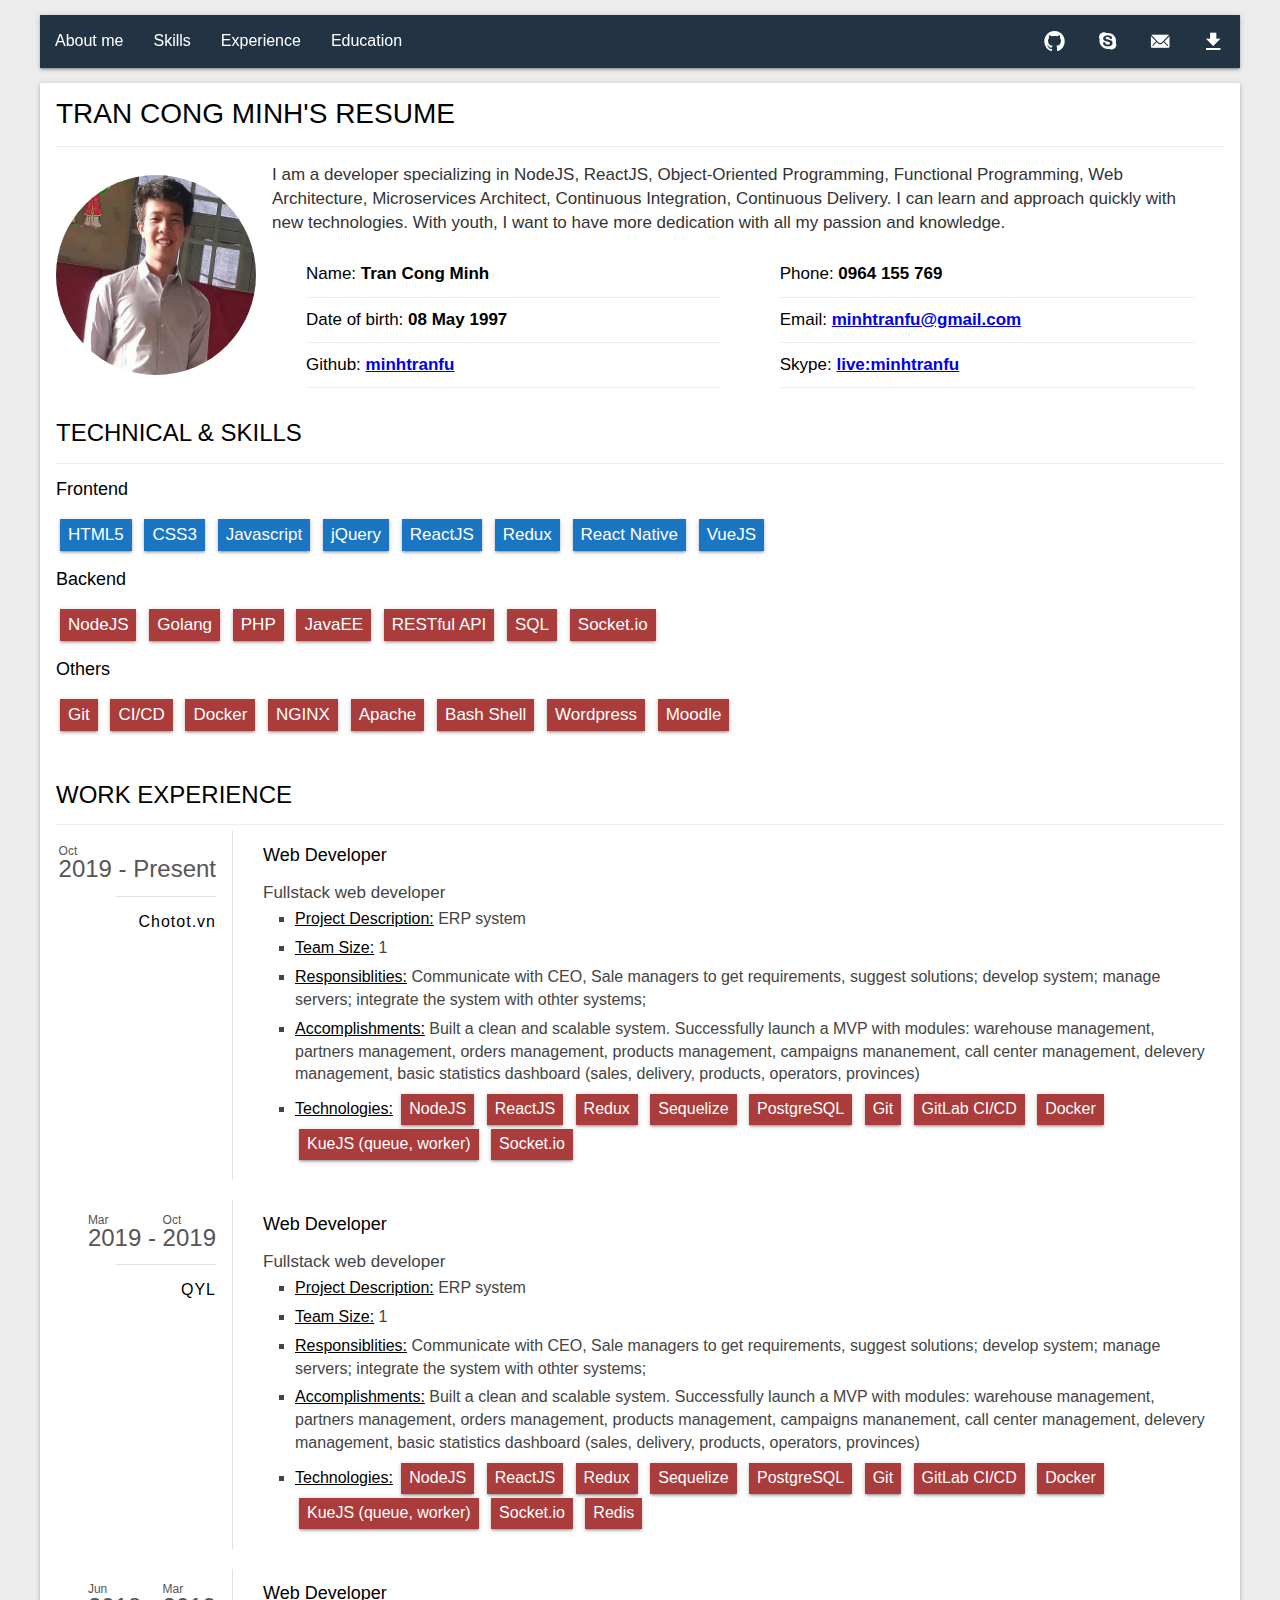
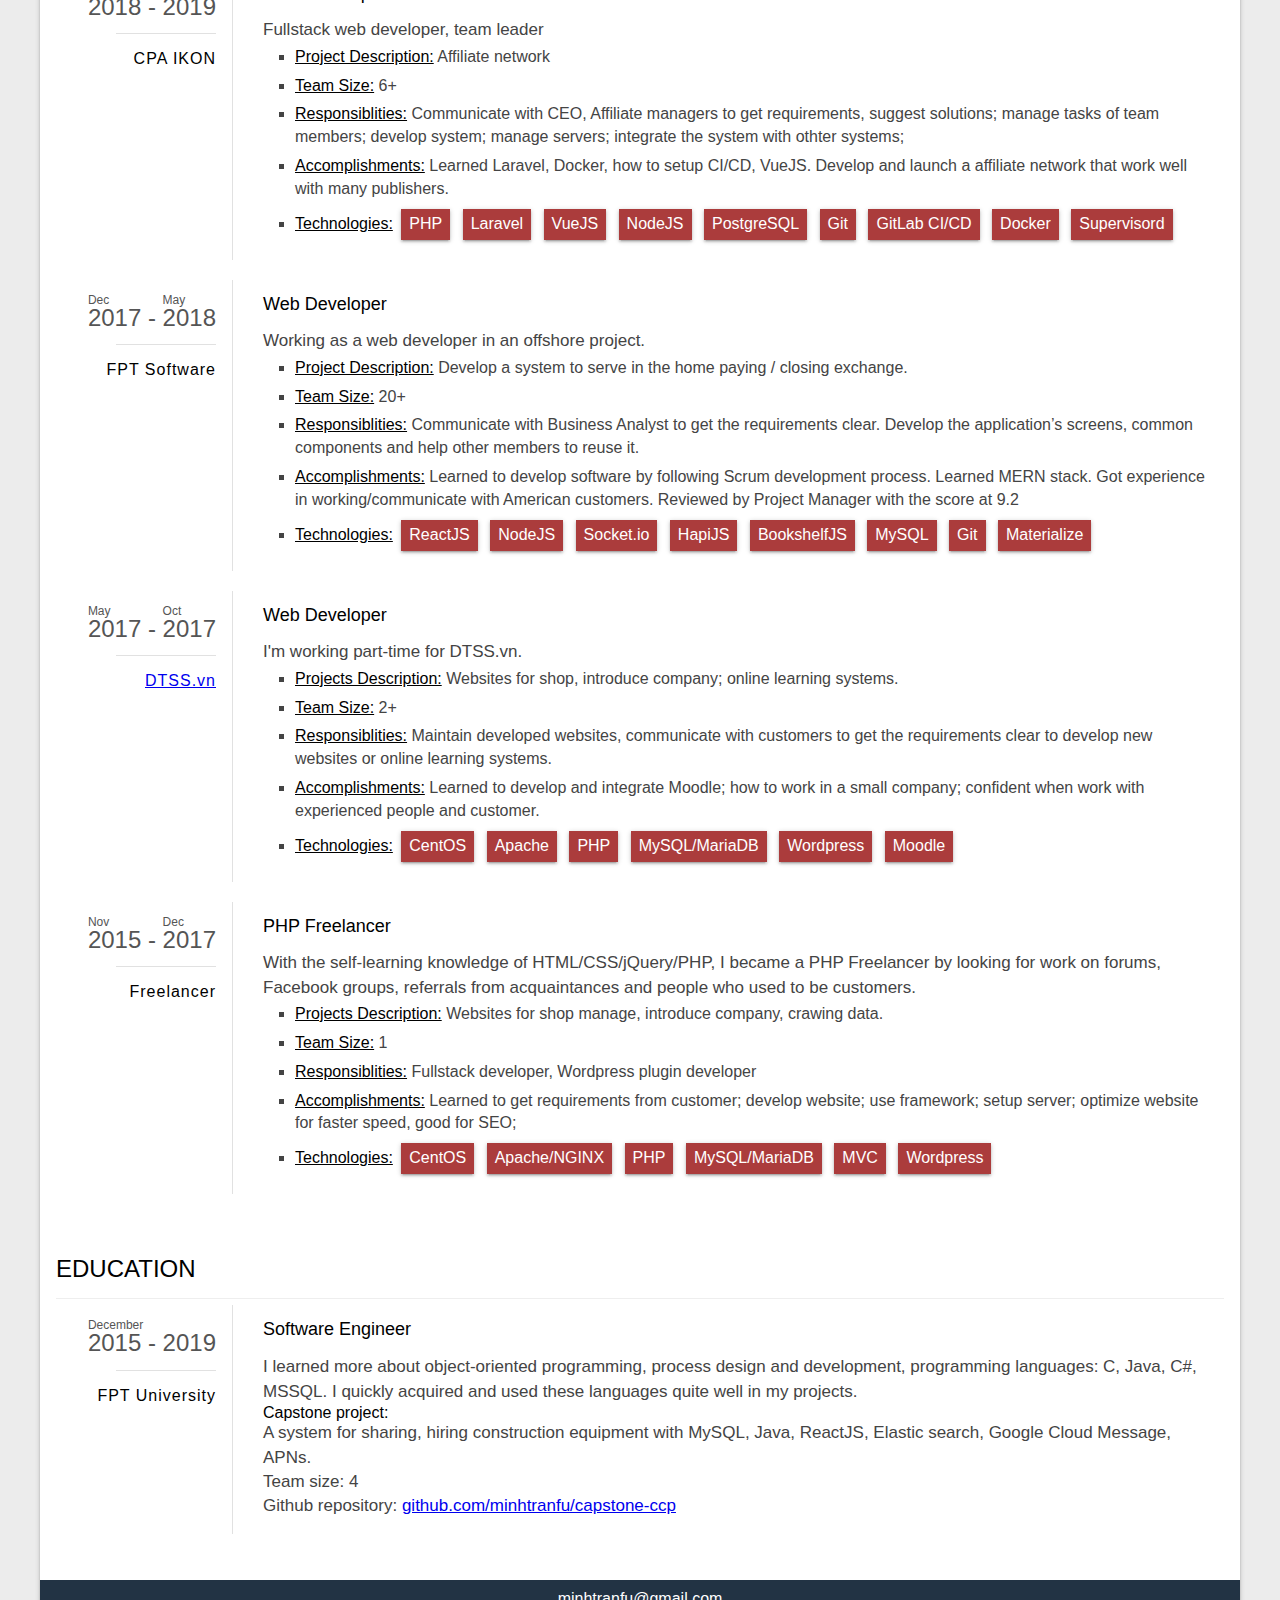
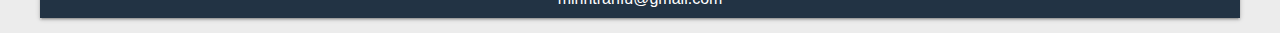
==== commit 00c2d1ee: "patch(HTML): update for light house" ====
--- a/index.html
+++ b/index.html
@@ -20,7 +20,8 @@
 
     <!-- Google-Fonts
     ================================================== -->
-    <link rel="preload" as="font" href='https://fonts.googleapis.com/css?family=Oswald|Roboto&display=swap' rel="stylesheet" type="text/css">
+    <link rel="preload" as="font" href='https://fonts.googleapis.com/css?family=Oswald|Roboto&display=swap'
+        rel="stylesheet" type="text/css">
 
     <!-- Stylesheet
     ================================================== -->
@@ -37,8 +38,8 @@
             <div class="container-fluid">
                 <!-- Brand and toggle get grouped for better mobile display -->
                 <div class="navbar-header">
-                    <button type="button" class="navbar-toggle collapsed" data-toggle="collapse" data-target="#bs-example-navbar-collapse-1"
-                        aria-expanded="false">
+                    <button type="button" class="navbar-toggle collapsed" data-toggle="collapse"
+                        data-target="#bs-example-navbar-collapse-1" aria-expanded="false">
                         <span class="sr-only">Toggle navigation</span>
                         <span class="icon-bar"></span>
                         <span class="icon-bar"></span>
@@ -96,20 +97,28 @@
                  ====================-->
             <section class="about section section-t wow fadeInRight animated" id="about">
                 <h2 class="title">Tran Cong Minh's Resume</h3>
-                    <hr/>
+                    <hr />
                     <div class="clear"></div>
                     <div class="section-2-cols">
-                        <img src="assets/images/avatar.jpg" alt="Minh Tran Avatar" class="avatar" width="200" height="200">
+                        <img src="assets/images/avatar.jpg" alt="Minh Tran Avatar" class="avatar" width="200"
+                            height="200">
                         <div class="content-right">
-                            <p class="paragraph">I am a developer specializing in NodeJS, ReactJS, Object-Oriented Programming, Functional Programming, Web Architecture, Microservices Architect, Continuous Integration, Continuous Delivery. I can learn and approach quickly with new technologies. With youth, I want to have more dedication with all my passion and knowledge.
+                            <p class="paragraph">I am a developer specializing in NodeJS, ReactJS, Object-Oriented
+                                Programming, Functional Programming, Web Architecture, Microservices Architect,
+                                Continuous Integration, Continuous Delivery. I can learn and approach quickly with new
+                                technologies. With youth, I want to have more dedication with all my passion and
+                                knowledge.
                             </p>
                             <ul class="list-inline">
                                 <li>
-                                    <span>Name:</span> Tran Cong Minh</li>
-                                <li>
-                                    <span>Phone:</span> 0964 155 769</li>
-                                <li>
-                                    <span>Date of birth:</span> 08 May 1997</li>
+                                    <span>Name:</span> Tran Cong Minh
+                                </li>
+                                <li>
+                                    <span>Phone:</span> 0964 155 769
+                                </li>
+                                <li>
+                                    <span>Date of birth:</span> 08 May 1997
+                                </li>
                                 <li>
                                     <span>Email:</span>
                                     <a href="https://github.com/minhtranfu/">minhtranfu@gmail.com</a>
@@ -133,7 +142,7 @@
                  ====================-->
             <section class="skills section section-t wow fadeInLeft animated" id="skills">
                 <h3 class="title">Technical &amp; Skills</h3>
-                <hr/>
+                <hr />
                 <h4>Frontend</h4>
                 <div class="paragraph">
                     <span class="tag bg-info">HTML5</span>
@@ -148,17 +157,18 @@
                 <h4>Backend</h4>
                 <div class="paragraph">
                     <span class="tag">NodeJS</span>
-                    <span class="tag">Socket.io</span>
+                    <span class="tag">Golang</span>
                     <span class="tag">PHP</span>
                     <span class="tag">JavaEE</span>
                     <span class="tag">RESTful API</span>
                     <span class="tag">SQL</span>
-                    <span class="tag">Docker</span>
+                    <span class="tag">Socket.io</span>
                 </div>
                 <h4>Others</h4>
                 <div class="paragraph">
                     <span class="tag">Git</span>
                     <span class="tag">CI/CD</span>
+                    <span class="tag">Docker</span>
                     <span class="tag">NGINX</span>
                     <span class="tag">Apache</span>
                     <span class="tag">Bash Shell</span>
@@ -174,7 +184,7 @@
                  ====================-->
             <section class="experience section section-t wow fadeInRight animated" id="experience">
                 <h3 class="title">Work Experience</h3>
-                <hr/>
+                <hr />
 
                 <!-- Experience-Item -->
                 <div class="row">
@@ -182,12 +192,12 @@
                         <div class="cv-section-title">
                             <h3>
                                 <span>2019
-                                    <small>Mar</small>
+                                    <small>Oct</small>
                                 </span> -
                                 <span>Present
                                 </span>
                             </h3>
-                            <h4>QYL</h4>
+                            <h4>Chotot.vn</h4>
                         </div>
                     </div>
 
@@ -206,11 +216,15 @@
                                 </li>
                                 <li>
                                     <span>Responsiblities:</span>
-                                    Communicate with CEO, Sale managers to get requirements, suggest solutions; develop system; manage servers; integrate the system with othter systems;
+                                    Communicate with CEO, Sale managers to get requirements, suggest solutions; develop
+                                    system; manage servers; integrate the system with othter systems;
                                 </li>
                                 <li>
                                     <span>Accomplishments:</span>
-                                    Built a clean and scalable system. Successfully launch a MVP with modules: warehouse management, partners management, orders management, products management, campaigns mananement, call center management, delevery management, basic statistics dashboard (sales, delivery, products, operators, provinces)
+                                    Built a clean and scalable system. Successfully launch a MVP with modules: warehouse
+                                    management, partners management, orders management, products management, campaigns
+                                    mananement, call center management, delevery management, basic statistics dashboard
+                                    (sales, delivery, products, operators, provinces)
                                 </li>
                                 <li>
                                     <span>Technologies:</span>
@@ -224,6 +238,68 @@
                                     <span class="tag">Docker</span>
                                     <span class="tag">KueJS (queue, worker)</span>
                                     <span class="tag">Socket.io</span>
+                                </li>
+                            </ul>
+                        </div>
+                        <!-- end .cv-item -->
+                    </div>
+                </div>
+                <!-- End row -->
+
+                <!-- Experience-Item -->
+                <div class="row">
+                    <div class="content-left">
+                        <div class="cv-section-title">
+                            <h3>
+                                <span>2019
+                                    <small>Mar</small>
+                                </span> -
+                                <span>2019
+                                    <small>Oct</small>
+                                </span>
+                            </h3>
+                            <h4>QYL</h4>
+                        </div>
+                    </div>
+
+                    <div class="content-right">
+                        <div class="cv-item">
+                            <h4>Web Developer</h4>
+                            <p>Fullstack web developer</p>
+                            <ul>
+                                <li>
+                                    <span>Project Description:</span>
+                                    ERP system
+                                </li>
+                                <li>
+                                    <span>Team Size:</span>
+                                    1
+                                </li>
+                                <li>
+                                    <span>Responsiblities:</span>
+                                    Communicate with CEO, Sale managers to get requirements, suggest solutions; develop
+                                    system; manage servers; integrate the system with othter systems;
+                                </li>
+                                <li>
+                                    <span>Accomplishments:</span>
+                                    Built a clean and scalable system. Successfully launch a MVP with modules: warehouse
+                                    management, partners management, orders management, products management, campaigns
+                                    mananement, call center management, delevery management, basic statistics dashboard
+                                    (sales, delivery, products, operators, provinces)
+                                </li>
+                                <li>
+                                    <span>Technologies:</span>
+                                    <span class="tag">NodeJS</span>
+                                    <span class="tag">ReactJS</span>
+                                    <span class="tag">Redux</span>
+                                    <span class="tag">Sequelize</span>
+                                    <span class="tag">PostgreSQL</span>
+                                    <span class="tag">Git</span>
+                                    <span class="tag">GitLab CI/CD</span>
+                                    <span class="tag">Docker</span>
+                                    <span class="tag">KueJS (queue, worker)</span>
+                                    <span class="tag">Socket.io</span>
+                                    <span class="tag">Redis</span>
                                 </li>
                             </ul>
                         </div>
@@ -263,11 +339,14 @@
                                 </li>
                                 <li>
                                     <span>Responsiblities:</span>
-                                    Communicate with CEO, Affiliate managers to get requirements, suggest solutions; manage tasks of team members; develop system; manage servers; integrate the system with othter systems;
+                                    Communicate with CEO, Affiliate managers to get requirements, suggest solutions;
+                                    manage tasks of team members; develop system; manage servers; integrate the system
+                                    with othter systems;
                                 </li>
                                 <li>
                                     <span>Accomplishments:</span>
-                                    Learned Laravel, Docker, how to setup CI/CD, VueJS. Develop and launch a affiliate network that work well with many publishers.
+                                    Learned Laravel, Docker, how to setup CI/CD, VueJS. Develop and launch a affiliate
+                                    network that work well with many publishers.
                                 </li>
                                 <li>
                                     <span>Technologies:</span>
@@ -319,11 +398,14 @@
                                 </li>
                                 <li>
                                     <span>Responsiblities:</span>
-                                    Communicate with Business Analyst to get the requirements clear. Develop the application’s screens, common components and help other members to reuse it.
+                                    Communicate with Business Analyst to get the requirements clear. Develop the
+                                    application’s screens, common components and help other members to reuse it.
                                 </li>
                                 <li>
                                     <span>Accomplishments:</span>
-                                    Learned to develop software by following Scrum development process. Learned MERN stack. Got experience in working/communicate with American customers. Reviewed by Project Manager with the score at 9.2
+                                    Learned to develop software by following Scrum development process. Learned MERN
+                                    stack. Got experience in working/communicate with American customers. Reviewed by
+                                    Project Manager with the score at 9.2
                                 </li>
                                 <li>
                                     <span>Technologies:</span>
@@ -378,12 +460,14 @@
                                 </li>
                                 <li>
                                     <span>Responsiblities:</span>
-                                    Maintain developed websites, communicate with customers to get the requirements clear to develop new websites or online learning
+                                    Maintain developed websites, communicate with customers to get the requirements
+                                    clear to develop new websites or online learning
                                     systems.
                                 </li>
                                 <li>
                                     <span>Accomplishments:</span>
-                                    Learned to develop and integrate Moodle; how to work in a small company; confident when work with experienced people and customer.
+                                    Learned to develop and integrate Moodle; how to work in a small company; confident
+                                    when work with experienced people and customer.
                                 </li>
                                 <li>
                                     <span>Technologies:</span>
@@ -420,7 +504,8 @@
                         <div class="cv-item">
                             <h4>PHP Freelancer</h4>
                             <p>
-                                With the self-learning knowledge of HTML/CSS/jQuery/PHP, I became a PHP Freelancer by looking for work on forums, Facebook
+                                With the self-learning knowledge of HTML/CSS/jQuery/PHP, I became a PHP Freelancer by
+                                looking for work on forums, Facebook
                                 groups, referrals from acquaintances and people who used to be customers.
                             </p>
                             <ul>
@@ -438,7 +523,8 @@
                                 </li>
                                 <li>
                                     <span>Accomplishments:</span>
-                                    Learned to get requirements from customer; develop website; use framework; setup server; optimize website for faster speed, good for SEO;
+                                    Learned to get requirements from customer; develop website; use framework; setup
+                                    server; optimize website for faster speed, good for SEO;
                                 </li>
                                 <li>
                                     <span>Technologies:</span>
@@ -463,7 +549,7 @@
                  ====================-->
             <section class="experience education section section-t wow fadeInLeft animated" id="education">
                 <h3 class="title">Education</h3>
-                <hr/>
+                <hr />
 
                 <!-- Education-Item -->
                 <div class="row">
@@ -484,15 +570,19 @@
                         <div class="cv-item">
                             <h4>Software Engineer</h4>
                             <p>
-                                I learned more about object-oriented programming, process design and development, programming languages: C, Java, C#, MSSQL.
+                                I learned more about object-oriented programming, process design and development,
+                                programming languages: C, Java, C#, MSSQL.
                                 I quickly acquired and used these languages quite well in my projects.
                             </p>
                             <h5>Capstone project:</h5>
                             <p>
-                                A system for sharing, hiring construction equipment with MySQL, Java, ReactJS, Elastic search, Google Cloud Message, APNs.
+                                A system for sharing, hiring construction equipment with MySQL, Java, ReactJS, Elastic
+                                search, Google Cloud Message, APNs.
                             </p>
                             <p>Team size: 4</p>
-                            <p>Github repository: <a target="_blank" href="https://github.com/minhtranfu/capstone-ccp/tree/master/client-web">github.com/minhtranfu/capstone-ccp</a></p>
+                            <p>Github repository: <a target="_blank" rel="noreferrer"
+                                    href="https://github.com/minhtranfu/capstone-ccp/tree/master/client-web">github.com/minhtranfu/capstone-ccp</a>
+                            </p>
                         </div>
                         <!-- end .cv-item -->
                     </div>
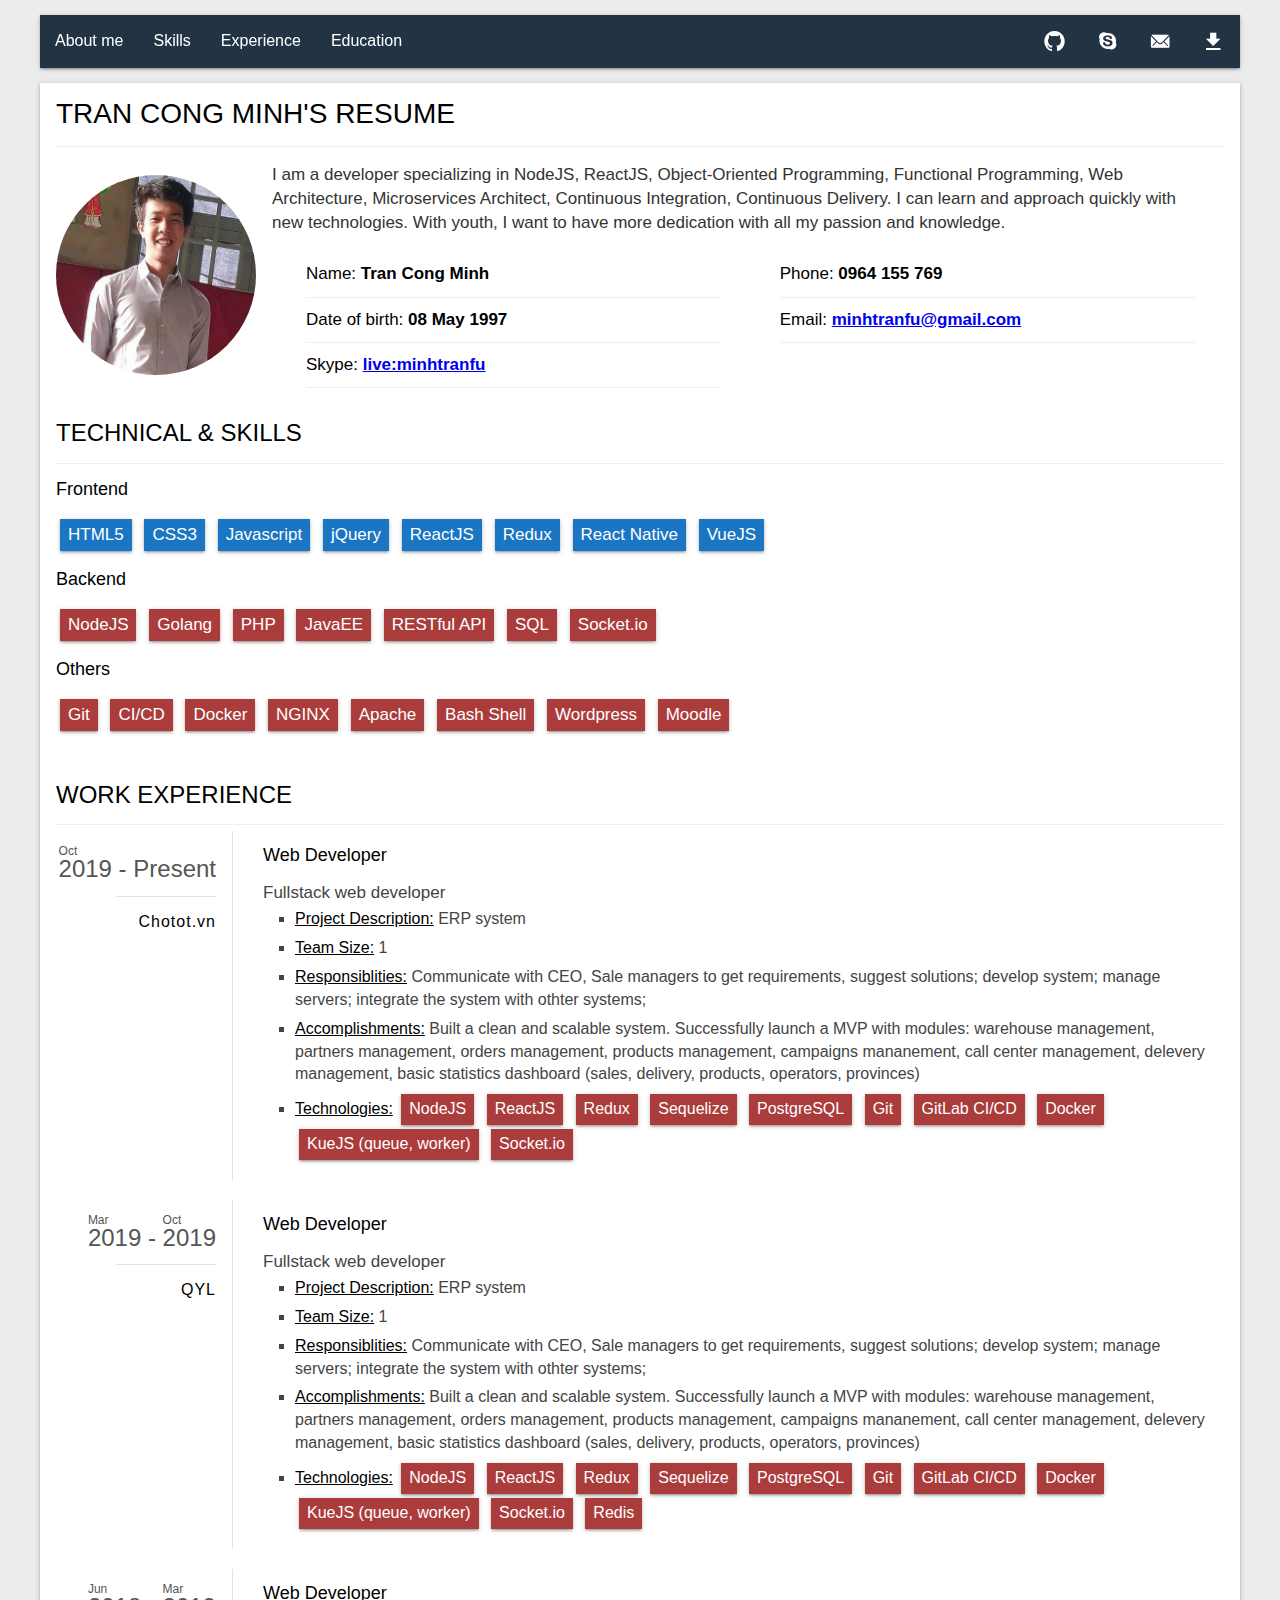
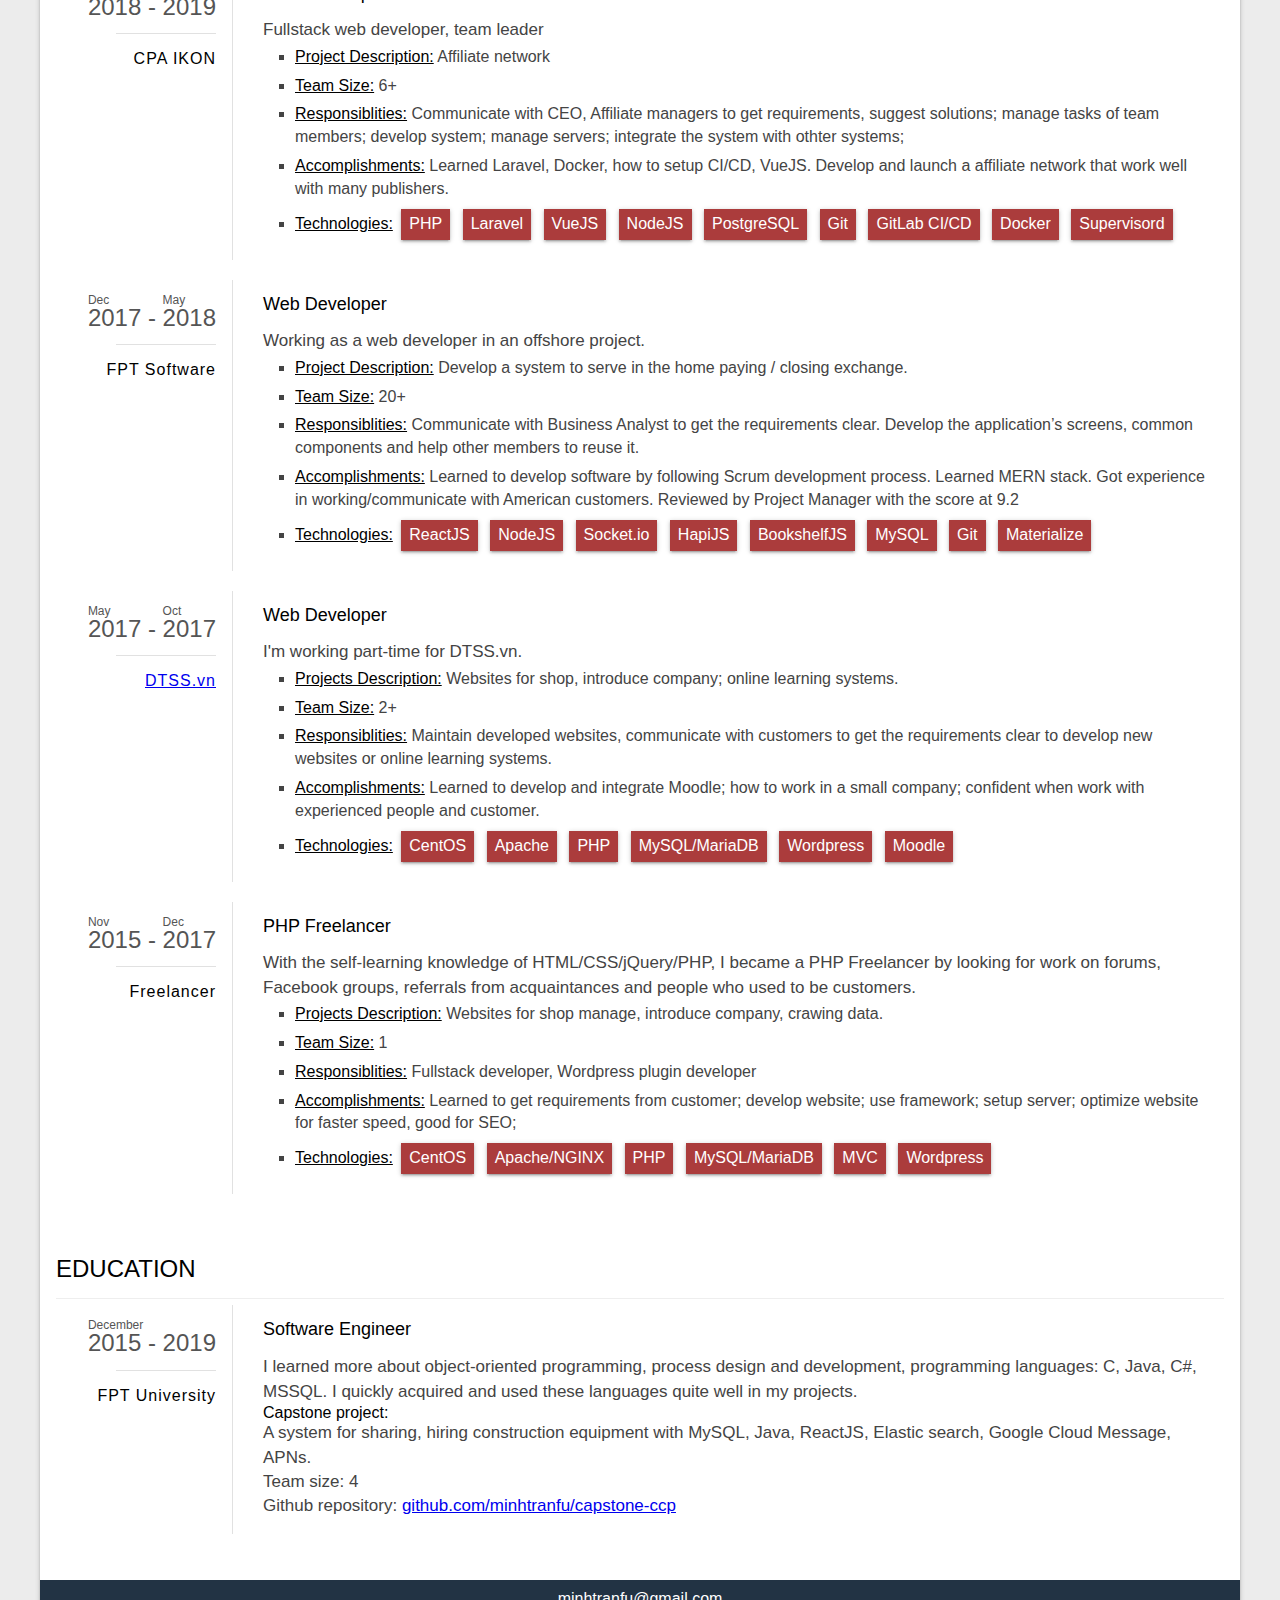
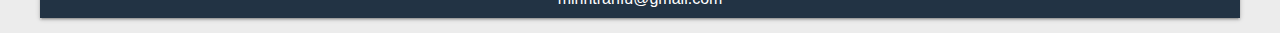
==== commit 3c87ed02: "patch(HTML): update for light house" ====
--- a/index.html
+++ b/index.html
@@ -68,13 +68,13 @@
                                 <i class="pe-7s-study"></i> Education</a>
                         </li>
                         <li class="link-icon flex-end">
-                            <a href="https://github.com/minhtranfu/" title="Minh Tran on Github" target="_blank">
+                            <a href="https://github.com/minhtranfu/" rel="noreferrer" title="Minh Tran on Github" target="_blank">
                                 <i class="icon icon-logo-github"></i>
                             </a>
-                            <a href="skype:live%3Aminhtranfu?chat" title="live:minhtranfu">
+                            <a href="skype:live%3Aminhtranfu?chat" rel="noreferrer" title="live:minhtranfu">
                                 <i class="icon icon-logo-skype"></i>
                             </a>
-                            <a href="mailto:minhtranfu@gmail.com">
+                            <a href="mailto:minhtranfu@gmail.com" rel="noreferrer" title="mailto:minhtranfu@gmail.com">
                                 <i class="icon icon-ios-mail"></i>
                             </a>
                             <a href="./web-developer_minhtran_cv.pdf" title="download this resume" target="_blank">
@@ -121,15 +121,11 @@
                                 </li>
                                 <li>
                                     <span>Email:</span>
-                                    <a href="https://github.com/minhtranfu/">minhtranfu@gmail.com</a>
-                                </li>
-                                <li>
-                                    <span>Github:</span>
-                                    <a href="https://github.com/minhtranfu">minhtranfu</a>
+                                    <a href="mailto:minhtranfu@gmail.com" title="mailto:minhtranfu@gmail.com" rel="noreferrer">minhtranfu@gmail.com</a>
                                 </li>
                                 <li>
                                     <span>Skype:</span>
-                                    <a href="skype:live%3Aminhtranfu?chat">live:minhtranfu</a>
+                                    <a href="skype:live%3Aminhtranfu?chat" title="skype:live%3Aminhtranfu?chat" rel="noreferrer">live:minhtranfu</a>
                                 </li>
                             </ul>
                         </div>
@@ -438,7 +434,7 @@
                                 </span>
                             </h3>
                             <h4>
-                                <a href="http://DTSS.vn" title="DTSS.vn">DTSS.vn</a>
+                                <a href="http://DTSS.vn" rel="noreferrer" title="DTSS.vn">DTSS.vn</a>
                             </h4>
                         </div>
                     </div>
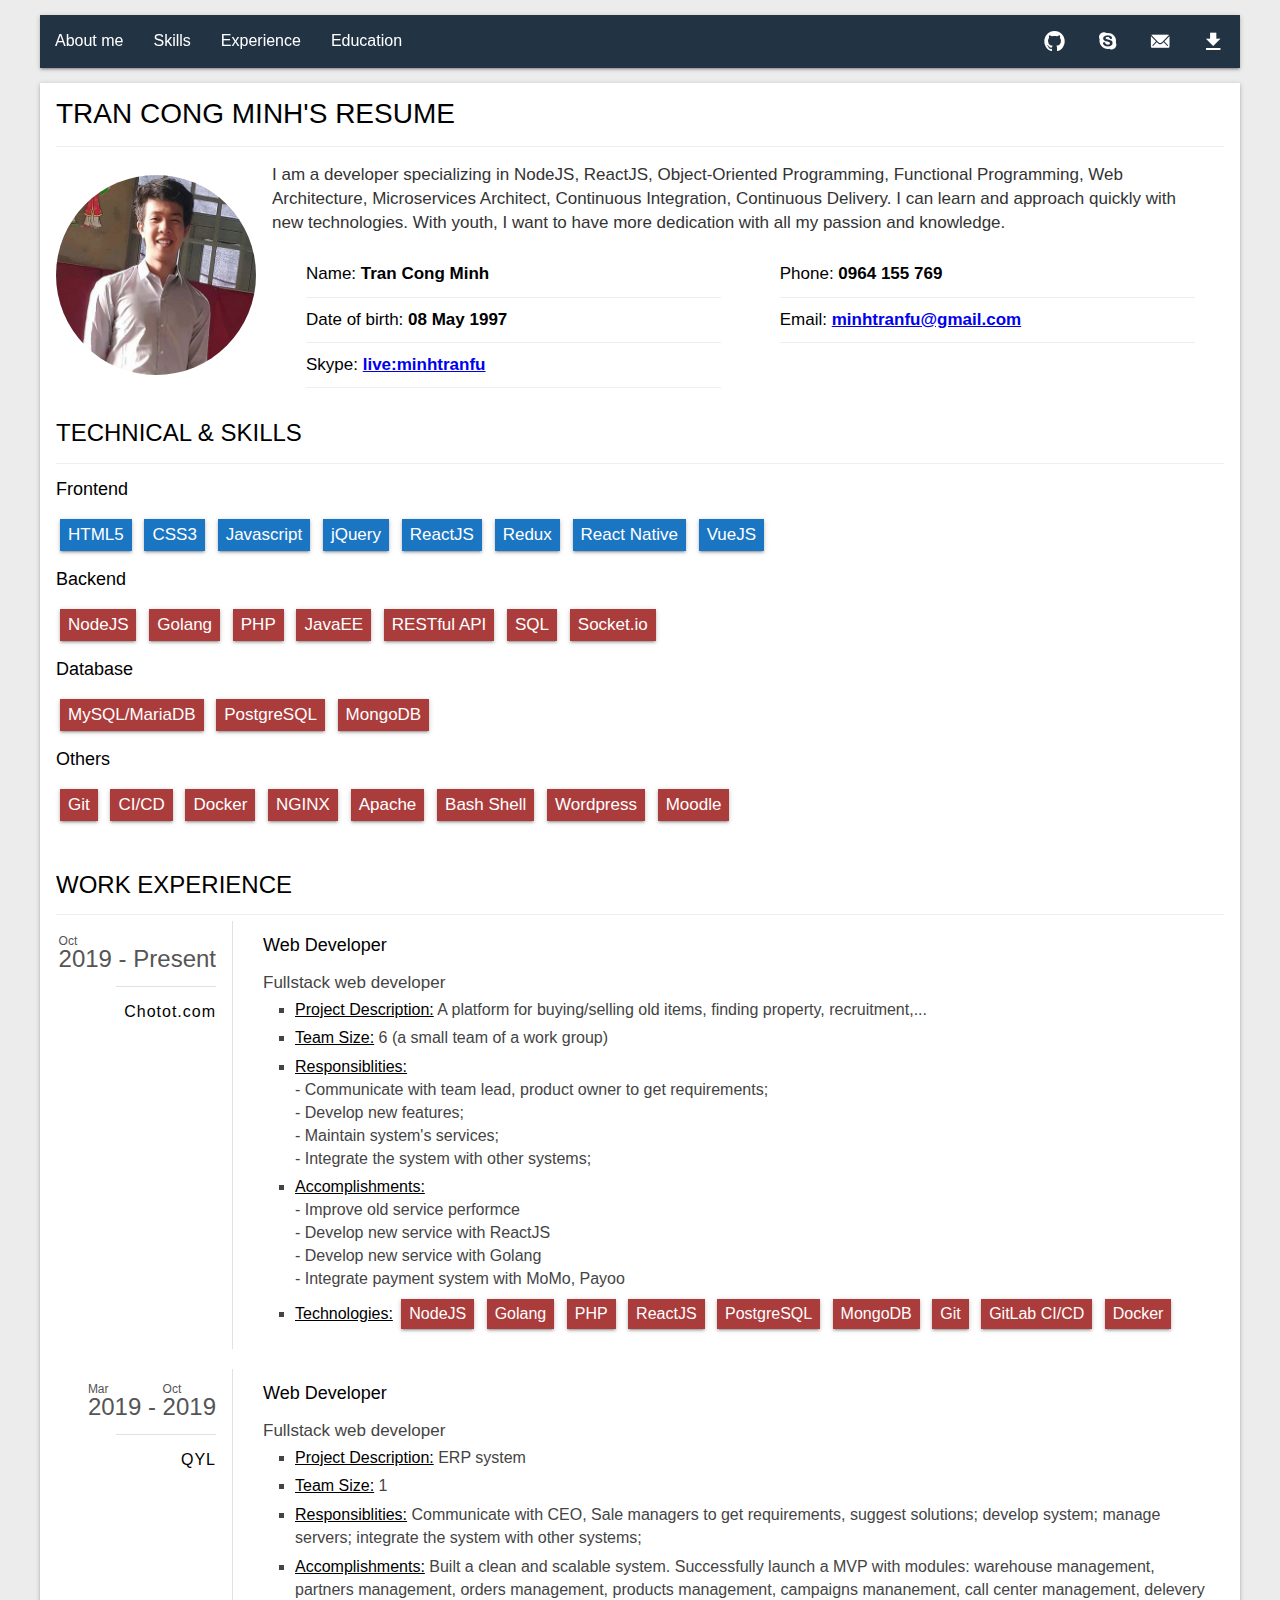
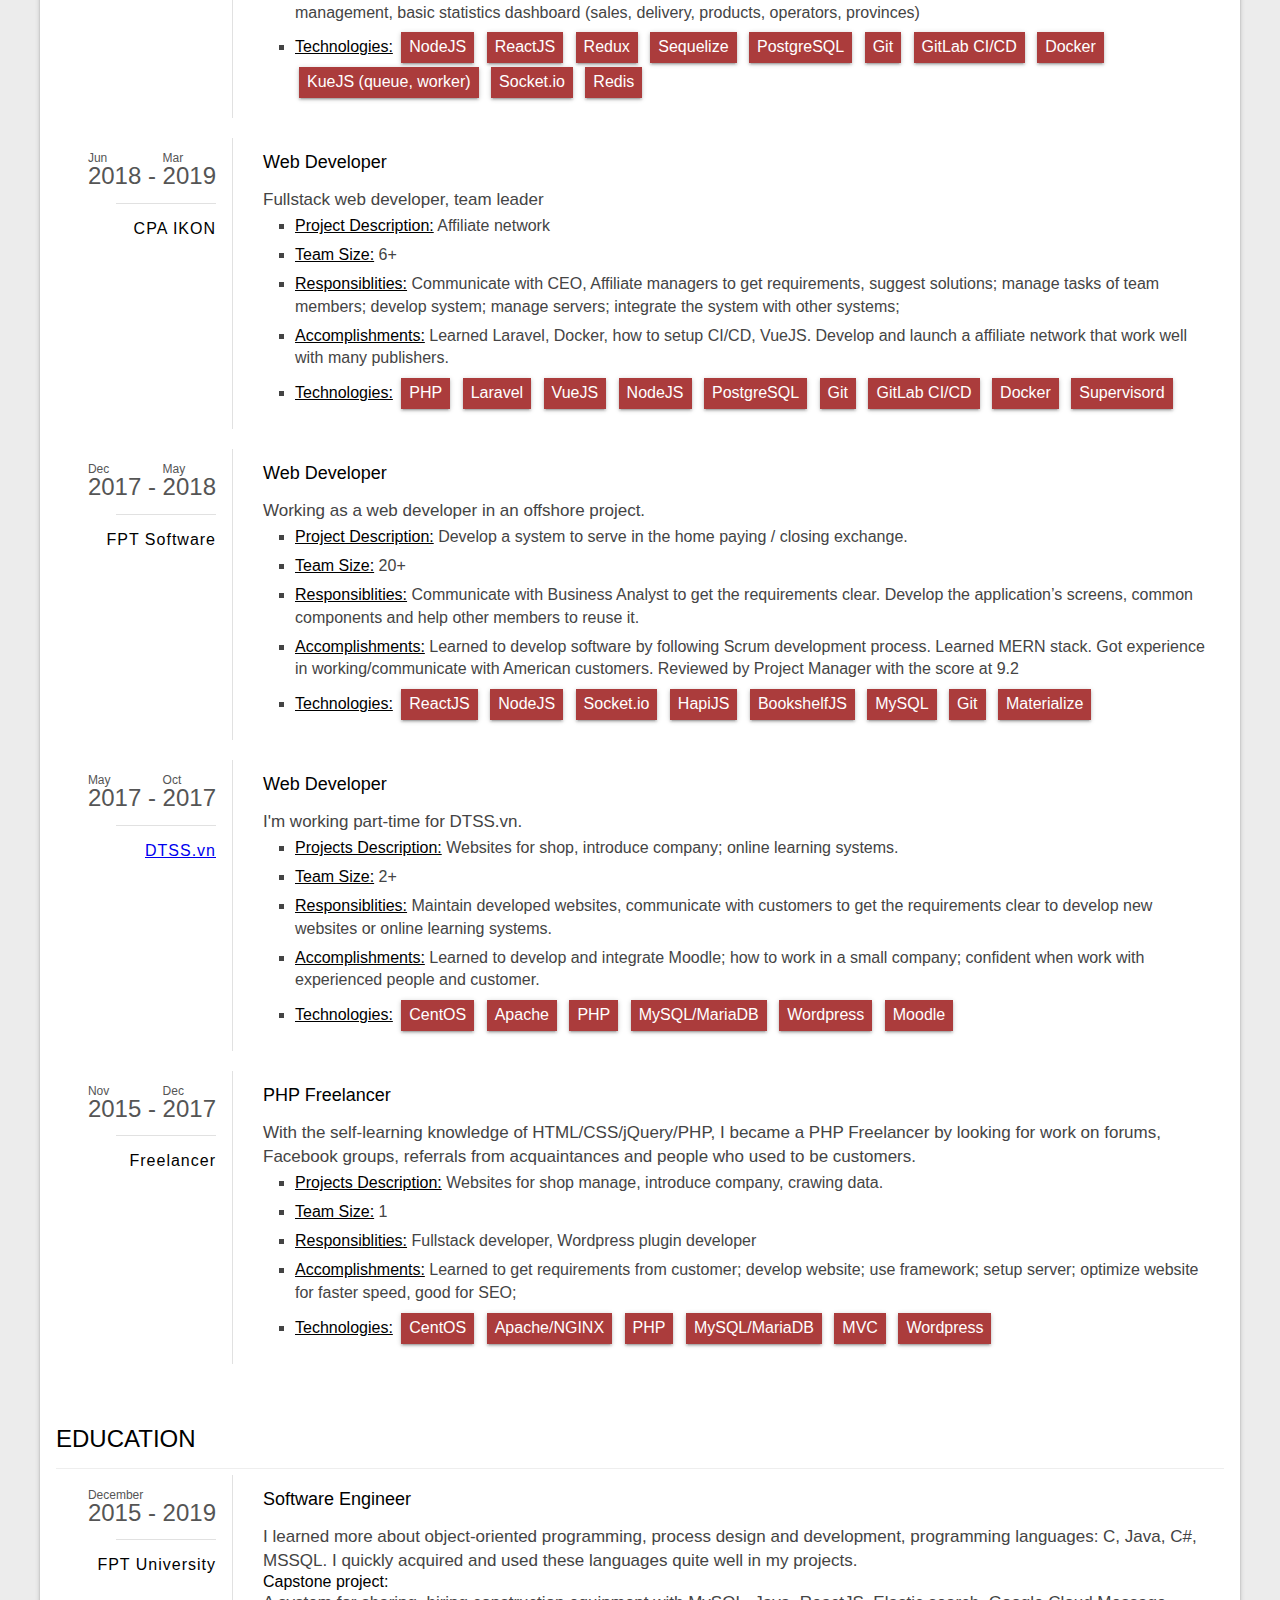
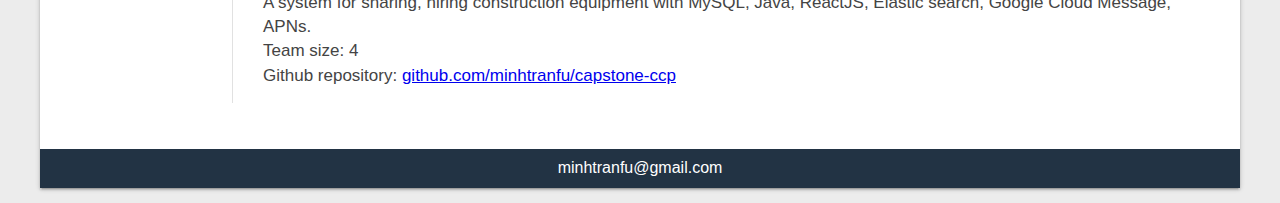
==== commit 61534998: "update: expirement at Chotot, fix typo" ====
--- a/index.html
+++ b/index.html
@@ -68,7 +68,8 @@
                                 <i class="pe-7s-study"></i> Education</a>
                         </li>
                         <li class="link-icon flex-end">
-                            <a href="https://github.com/minhtranfu/" rel="noreferrer" title="Minh Tran on Github" target="_blank">
+                            <a href="https://github.com/minhtranfu/" rel="noreferrer" title="Minh Tran on Github"
+                                target="_blank">
                                 <i class="icon icon-logo-github"></i>
                             </a>
                             <a href="skype:live%3Aminhtranfu?chat" rel="noreferrer" title="live:minhtranfu">
@@ -121,11 +122,13 @@
                                 </li>
                                 <li>
                                     <span>Email:</span>
-                                    <a href="mailto:minhtranfu@gmail.com" title="mailto:minhtranfu@gmail.com" rel="noreferrer">minhtranfu@gmail.com</a>
+                                    <a href="mailto:minhtranfu@gmail.com" title="mailto:minhtranfu@gmail.com"
+                                        rel="noreferrer">minhtranfu@gmail.com</a>
                                 </li>
                                 <li>
                                     <span>Skype:</span>
-                                    <a href="skype:live%3Aminhtranfu?chat" title="skype:live%3Aminhtranfu?chat" rel="noreferrer">live:minhtranfu</a>
+                                    <a href="skype:live%3Aminhtranfu?chat" title="skype:live%3Aminhtranfu?chat"
+                                        rel="noreferrer">live:minhtranfu</a>
                                 </li>
                             </ul>
                         </div>
@@ -160,6 +163,12 @@
                     <span class="tag">SQL</span>
                     <span class="tag">Socket.io</span>
                 </div>
+                <h4>Database</h4>
+                <div class="paragraph">
+                    <span class="tag">MySQL/MariaDB</span>
+                    <span class="tag">PostgreSQL</span>
+                    <span class="tag">MongoDB</span>
+                </div>
                 <h4>Others</h4>
                 <div class="paragraph">
                     <span class="tag">Git</span>
@@ -193,7 +202,7 @@
                                 <span>Present
                                 </span>
                             </h3>
-                            <h4>Chotot.vn</h4>
+                            <h4>Chotot.com</h4>
                         </div>
                     </div>
 
@@ -204,36 +213,37 @@
                             <ul>
                                 <li>
                                     <span>Project Description:</span>
-                                    ERP system
+                                    A platform for buying/selling old items, finding property, recruitment,...
                                 </li>
                                 <li>
                                     <span>Team Size:</span>
-                                    1
+                                    6 (a small team of a work group)
                                 </li>
                                 <li>
                                     <span>Responsiblities:</span>
-                                    Communicate with CEO, Sale managers to get requirements, suggest solutions; develop
-                                    system; manage servers; integrate the system with othter systems;
+                                    <div> - Communicate with team lead, product owner to get requirements;</div>
+                                    <div> - Develop new features;</div>
+                                    <div> - Maintain system's services;</div>
+                                    <div> - Integrate the system with other systems;</div>
                                 </li>
                                 <li>
                                     <span>Accomplishments:</span>
-                                    Built a clean and scalable system. Successfully launch a MVP with modules: warehouse
-                                    management, partners management, orders management, products management, campaigns
-                                    mananement, call center management, delevery management, basic statistics dashboard
-                                    (sales, delivery, products, operators, provinces)
+                                    <div> - Improve old service performce</div>
+                                    <div> - Develop new service with ReactJS</div>
+                                    <div> - Develop new service with Golang</div>
+                                    <div> - Integrate payment system with MoMo, Payoo</div>
                                 </li>
                                 <li>
                                     <span>Technologies:</span>
                                     <span class="tag">NodeJS</span>
+                                    <span class="tag">Golang</span>
+                                    <span class="tag">PHP</span>
                                     <span class="tag">ReactJS</span>
-                                    <span class="tag">Redux</span>
-                                    <span class="tag">Sequelize</span>
                                     <span class="tag">PostgreSQL</span>
+                                    <span class="tag">MongoDB</span>
                                     <span class="tag">Git</span>
                                     <span class="tag">GitLab CI/CD</span>
                                     <span class="tag">Docker</span>
-                                    <span class="tag">KueJS (queue, worker)</span>
-                                    <span class="tag">Socket.io</span>
                                 </li>
                             </ul>
                         </div>
@@ -274,7 +284,7 @@
                                 <li>
                                     <span>Responsiblities:</span>
                                     Communicate with CEO, Sale managers to get requirements, suggest solutions; develop
-                                    system; manage servers; integrate the system with othter systems;
+                                    system; manage servers; integrate the system with other systems;
                                 </li>
                                 <li>
                                     <span>Accomplishments:</span>
@@ -337,7 +347,7 @@
                                     <span>Responsiblities:</span>
                                     Communicate with CEO, Affiliate managers to get requirements, suggest solutions;
                                     manage tasks of team members; develop system; manage servers; integrate the system
-                                    with othter systems;
+                                    with other systems;
                                 </li>
                                 <li>
                                     <span>Accomplishments:</span>
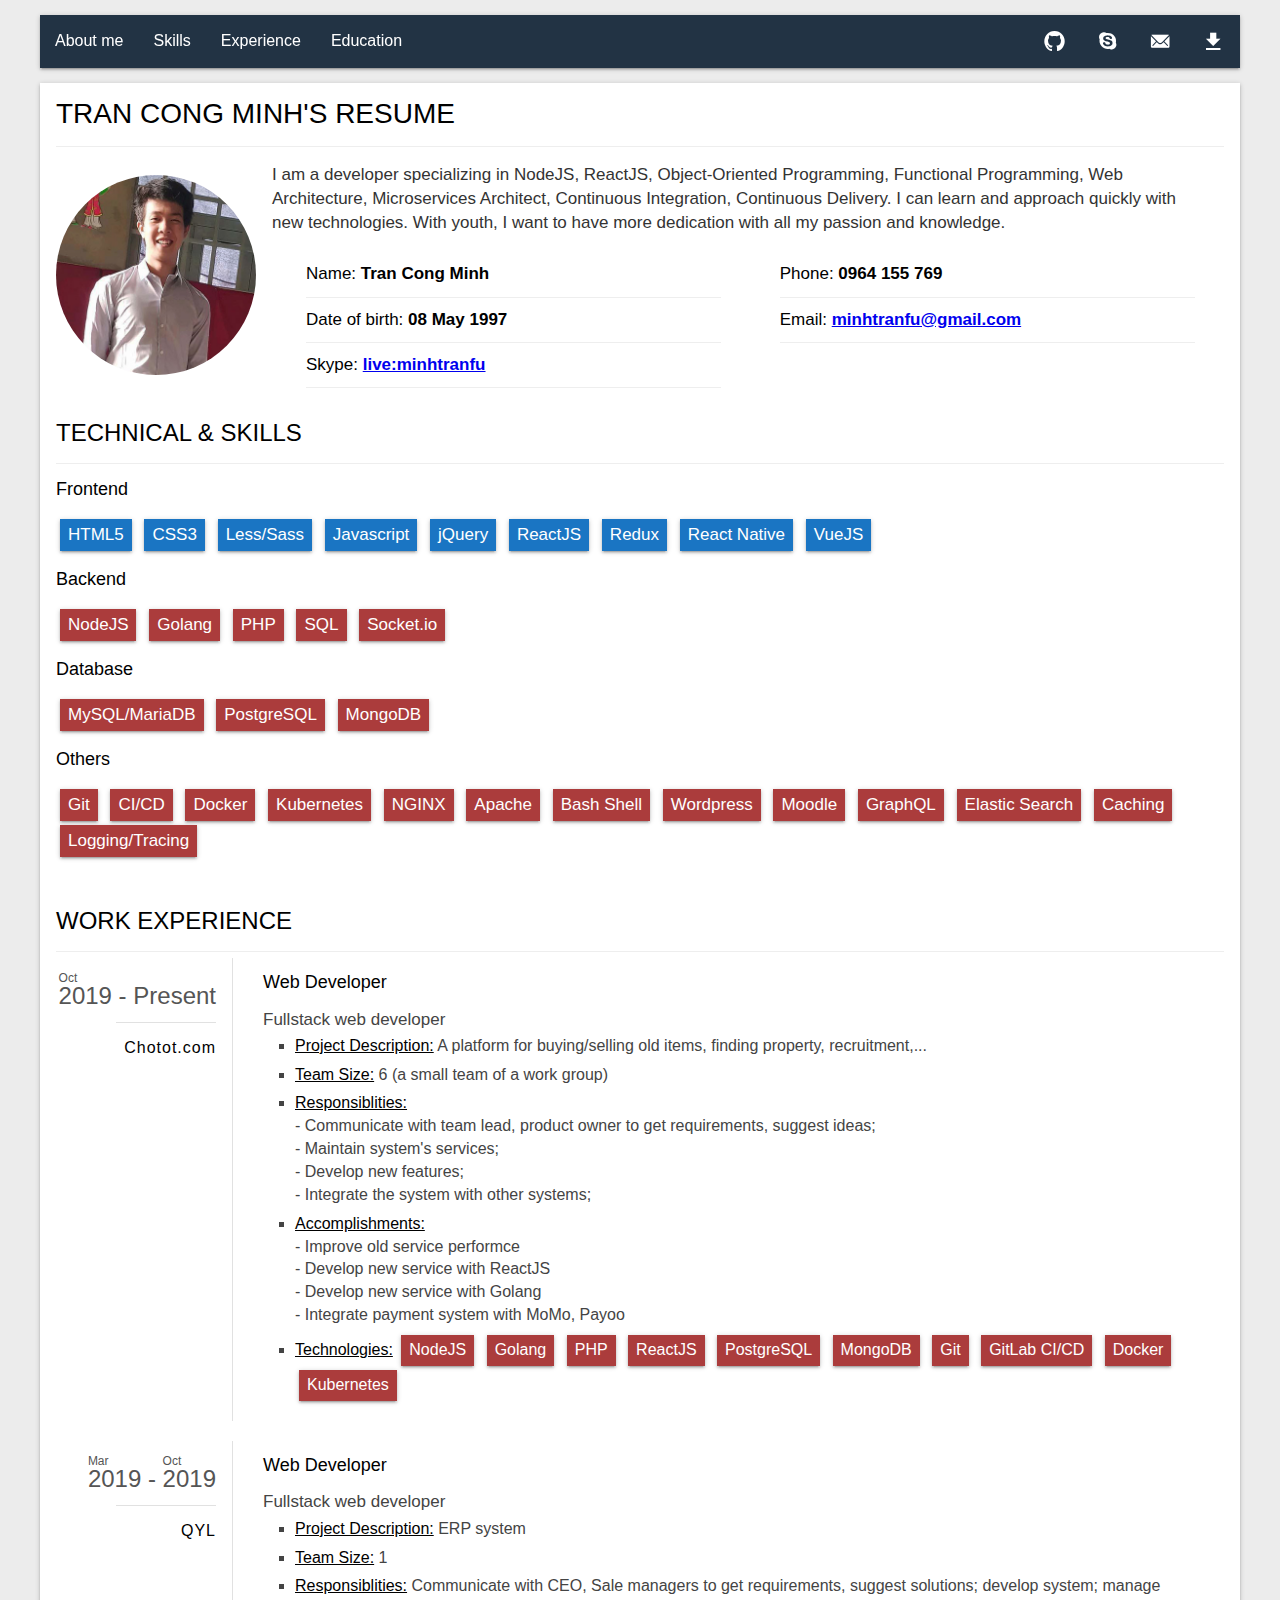
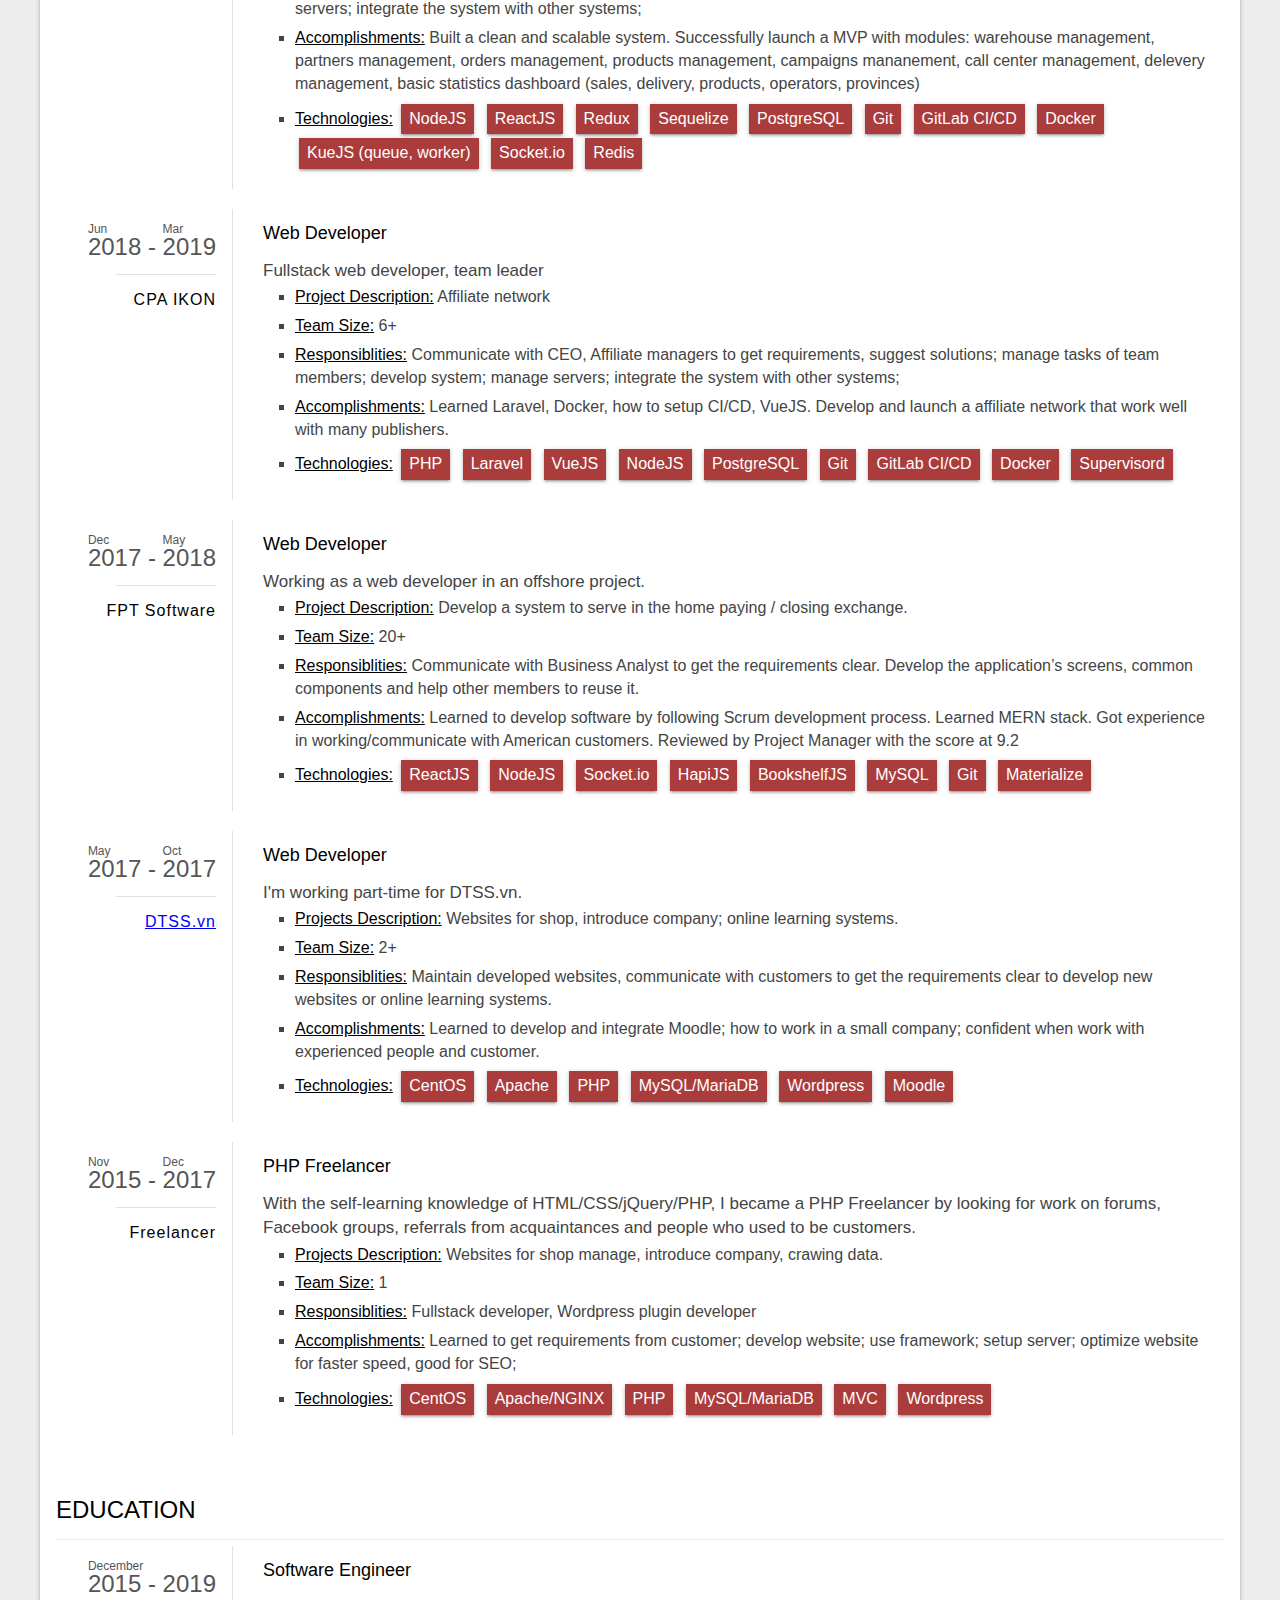
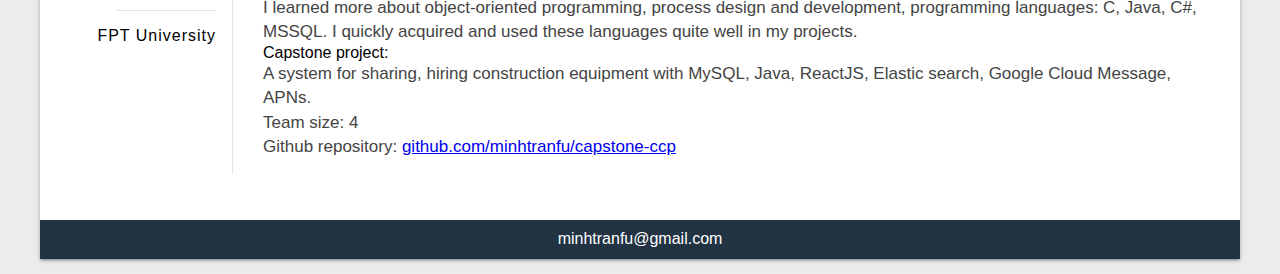
==== commit 2421e386: "update: skills, new png and pdf files" ====
--- a/index.html
+++ b/index.html
@@ -25,9 +25,9 @@
 
     <!-- Stylesheet
     ================================================== -->
-    <link rel="stylesheet" type="text/css" href="assets/css/style.css" media="screen" />
-    <link rel="stylesheet" type="text/css" href="assets/css/resposive.css" media="screen" />
-    <link rel="stylesheet" type="text/css" href="assets/css/icon.css" media="screen" />
+    <link rel="stylesheet" type="text/css" href="assets/css/style.css" />
+    <link rel="stylesheet" type="text/css" href="assets/css/resposive.css" />
+    <link rel="stylesheet" type="text/css" href="assets/css/icon.css" />
 </head>
 
 
@@ -146,6 +146,7 @@
                 <div class="paragraph">
                     <span class="tag bg-info">HTML5</span>
                     <span class="tag bg-info">CSS3</span>
+                    <span class="tag bg-info">Less/Sass</span>
                     <span class="tag bg-info">Javascript</span>
                     <span class="tag bg-info">jQuery</span>
                     <span class="tag bg-info">ReactJS</span>
@@ -158,8 +159,6 @@
                     <span class="tag">NodeJS</span>
                     <span class="tag">Golang</span>
                     <span class="tag">PHP</span>
-                    <span class="tag">JavaEE</span>
-                    <span class="tag">RESTful API</span>
                     <span class="tag">SQL</span>
                     <span class="tag">Socket.io</span>
                 </div>
@@ -174,11 +173,16 @@
                     <span class="tag">Git</span>
                     <span class="tag">CI/CD</span>
                     <span class="tag">Docker</span>
+                    <span class="tag">Kubernetes</span>
                     <span class="tag">NGINX</span>
                     <span class="tag">Apache</span>
                     <span class="tag">Bash Shell</span>
                     <span class="tag">Wordpress</span>
                     <span class="tag">Moodle</span>
+                    <span class="tag">GraphQL</span>
+                    <span class="tag">Elastic Search</span>
+                    <span class="tag">Caching</span>
+                    <span class="tag">Logging/Tracing</span>
                 </div>
                 <!-- End Row -->
             </section>
@@ -221,9 +225,9 @@
                                 </li>
                                 <li>
                                     <span>Responsiblities:</span>
-                                    <div> - Communicate with team lead, product owner to get requirements;</div>
+                                    <div> - Communicate with team lead, product owner to get requirements, suggest ideas;</div>
+                                    <div> - Maintain system's services;</div>
                                     <div> - Develop new features;</div>
-                                    <div> - Maintain system's services;</div>
                                     <div> - Integrate the system with other systems;</div>
                                 </li>
                                 <li>
@@ -244,6 +248,7 @@
                                     <span class="tag">Git</span>
                                     <span class="tag">GitLab CI/CD</span>
                                     <span class="tag">Docker</span>
+                                    <span class="tag">Kubernetes</span>
                                 </li>
                             </ul>
                         </div>
